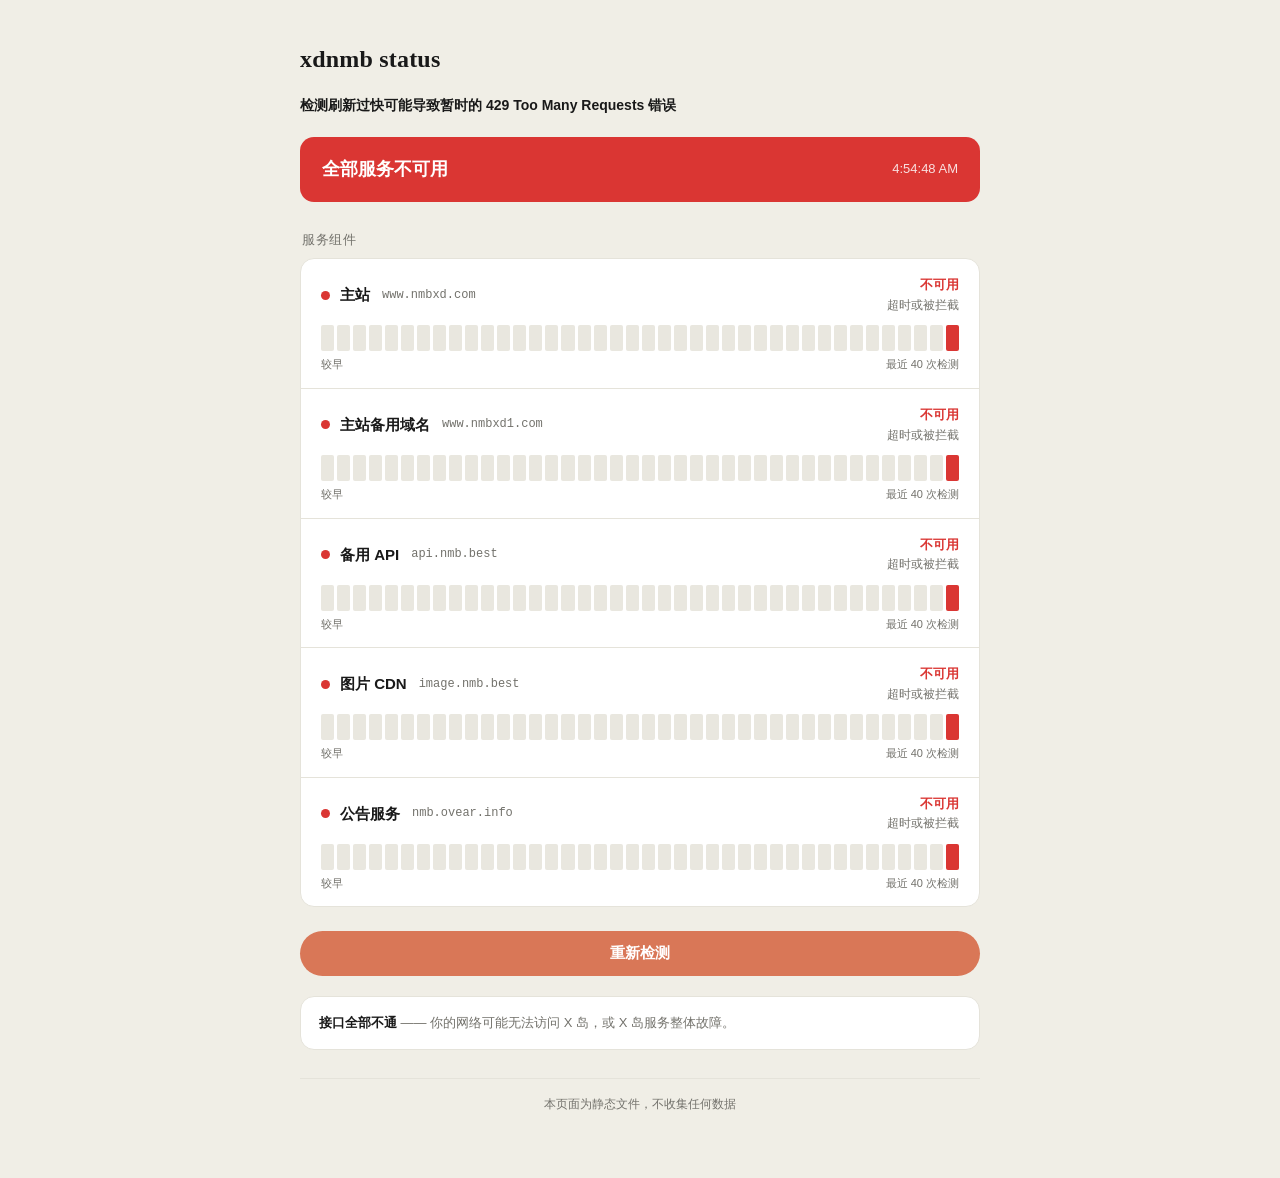
==== index.html @ 756c84d4 "Rename status.html to index.html" ====
<!DOCTYPE html>
<html lang="zh-CN">
<head>
<meta charset="UTF-8">
<meta name="viewport" content="width=device-width, initial-scale=1">
<meta name="color-scheme" content="light dark">
<title>xdnmb status</title>
<style>
:root {
  --bg: #F0EEE6;
  --card: #FFFFFF;
  --text: #191919;
  --sub: #73726c;
  --line: #E5E3DA;
  --ok: #24A148;  --ok-bg: var(--ok);
  --bad: #DA3633; --bad-bg: var(--bad);
  --slow: #D9A511; --slow-bg: var(--slow);
  --wait: #B8B6AE; --wait-bg: #8A8880;
  --accent: #D97757;
  --tick: #E9E7DF;
}
@media (prefers-color-scheme: dark) {
  :root {
    --bg: #1F1E1B; --card: #262624; --text: #ECEAE4; --sub: #9C9A92;
    --line: #38362F;
    --ok: #3FB950; --bad: #F85149; --slow: #E3B341; --wait: #6E6C64;
    --ok-bg: #238636; --bad-bg: #C93C37; --slow-bg: #B08800; --wait-bg: #57554E;
    --tick: #33322C;
  }
}
* { margin: 0; padding: 0; box-sizing: border-box; }
body {
  background: var(--bg); color: var(--text);
  font: 15px/1.6 "Styrene B", "Styrene A", ui-sans-serif, -apple-system, "Segoe UI", "PingFang SC", "Microsoft YaHei", sans-serif;
  max-width: 720px; margin: 0 auto; padding: 40px 20px 64px;
}
h1 { font-family: "Copernicus", "Tiempos Headline", Georgia, "Songti SC", serif; font-weight: 600; font-size: 24px; letter-spacing: .2px; margin-bottom: 16px; }
.notice { font-weight: 700; font-size: 14px; margin-bottom: 20px; }
#banner {
  border-radius: 14px; padding: 18px 22px; margin-bottom: 28px;
  color: #fff; font-size: 18px; font-weight: 600;
  display: flex; align-items: center; justify-content: space-between; gap: 12px;
  background: var(--wait-bg); transition: background .4s;
}
#banner .when { font-size: 13px; font-weight: 400; opacity: .85; flex: none; }
#banner.checking { animation: breathe 1.2s infinite alternate; }
@keyframes breathe { from { opacity: .75 } to { opacity: 1 } }
#banner.ok { background: var(--ok-bg); }
#banner.partial { background: var(--slow-bg); }
#banner.down { background: var(--bad-bg); }
.group-title { font-size: 13px; color: var(--sub); margin: 0 2px 8px; text-transform: uppercase; letter-spacing: .6px; }
#list { background: var(--card); border: 1px solid var(--line); border-radius: 14px; overflow: hidden; }
.row { padding: 16px 20px 14px; }
.row + .row { border-top: 1px solid var(--line); }
.row-top { display: flex; align-items: center; gap: 10px; }
.dot { width: 9px; height: 9px; border-radius: 50%; flex: none; background: var(--wait); }
.dot.wait { animation: breathe 1s infinite alternate; }
.name { font-weight: 600; font-size: 15px; }
.host { color: var(--sub); font-size: 12px; font-family: Consolas, "Cascadia Mono", "SF Mono", Menlo, monospace; margin-left: 2px; }
.result { margin-left: auto; text-align: right; flex: none; }
.state { font-size: 13px; font-weight: 600; }
.state.ok { color: var(--ok); } .state.bad { color: var(--bad); }
.state.slow { color: var(--slow); } .state.wait { color: var(--sub); font-weight: 400; }
.ms { color: var(--sub); font-size: 12px; }
.ticks { display: flex; gap: 3px; margin-top: 10px; }
.tick { flex: 1; height: 26px; border-radius: 2px; background: var(--tick); min-width: 3px; }
.dot.ok, .tick.ok { background: var(--ok); }
.dot.bad, .tick.bad { background: var(--bad); }
.dot.slow, .tick.slow { background: var(--slow); }
.tick-label { display: flex; justify-content: space-between; color: var(--sub); font-size: 11px; margin-top: 5px; }
button {
  display: block; width: 100%; margin-top: 24px; padding: 13px;
  border: none; border-radius: 999px; background: var(--accent); color: #fff;
  font-size: 15px; font-weight: 600; cursor: pointer; font-family: inherit;
}
button:hover { filter: brightness(1.06); }
button:disabled { opacity: .5; cursor: default; }
#hint { display: none; margin-top: 20px; padding: 14px 18px; border-radius: 14px;
  background: var(--card); border: 1px solid var(--line); font-size: 13px; color: var(--sub); line-height: 1.8; }
#hint b { color: var(--text); }
footer { margin-top: 28px; padding-top: 16px; border-top: 1px solid var(--line);
  color: var(--sub); font-size: 12px; text-align: center; }
</style>
</head>
<body>

<h1>xdnmb status</h1>

<p class="notice">检测刷新过快可能导致暂时的 429 Too Many Requests 错误</p>

<div id="banner" class="checking"><span id="banner-text">正在检测…</span><span class="when" id="time"></span></div>

<p class="group-title">服务组件</p>
<div id="list"></div>

<button id="btn" onclick="runAll()">重新检测</button>
<div id="hint"></div>

<footer>本页面为静态文件，不收集任何数据</footer>

<script>
const PROBES = [
  { name: "主站",        host: "www.nmbxd.com",  type: "fetch", api: true, url: "https://www.nmbxd.com/Api/getCdnPath" },
  { name: "主站备用域名", host: "www.nmbxd1.com", type: "fetch", api: true, url: "https://www.nmbxd1.com/Api/getCdnPath" },
  { name: "备用 API",    host: "api.nmb.best",   type: "fetch", api: true, url: "https://api.nmb.best/Api/getCdnPath" },
  { name: "图片 CDN",    host: "image.nmb.best", type: "img",   cdn: true, url: "https://image.nmb.best/thumb/2022-12-04/638c87770b738.jpg" },
  { name: "公告服务",    host: "nmb.ovear.info", type: "fetch", url: "https://nmb.ovear.info/nmb-notice.json" },
];
const TIMEOUT = 10000, SLOW = 3000, AUTO_INTERVAL = 300000;
const HISTORY_MAX = 40, HISTORY_KEY = "xdao-status-history";
const STATE_TEXT = { ok: "正常", slow: "缓慢", bad: "不可用" };
const $ = id => document.getElementById(id);

let history = {};
try { history = JSON.parse(localStorage.getItem(HISTORY_KEY)) || {}; } catch {}
for (const k in history) {
  history[k] = Array.isArray(history[k]) ? history[k].filter(s => ["ok", "slow", "bad"].includes(s)) : [];
}

PROBES.forEach((p, i) => {
  const el = document.createElement("div");
  el.className = "row";
  el.innerHTML = `<div class="row-top">
      <span class="dot wait" id="dot${i}"></span>
      <span class="name">${p.name}</span><span class="host">${p.host}</span>
      <div class="result"><div class="state wait" id="state${i}">检测中</div><div class="ms" id="ms${i}"></div></div>
    </div>
    <div class="ticks" id="ticks${i}"></div>
    <div class="tick-label"><span>较早</span><span>最近 ${HISTORY_MAX} 次检测</span></div>`;
  $("list").appendChild(el);
  renderTicks(i);
});

function renderTicks(i) {
  const h = history[PROBES[i].host] || [];
  $("ticks" + i).innerHTML = Array.from({ length: HISTORY_MAX },
    (_, k) => `<span class="tick ${h[h.length - HISTORY_MAX + k] || ""}"></span>`).join("");
}

function record(i, status) {
  const host = PROBES[i].host;
  (history[host] = history[host] || []).push(status);
  if (history[host].length > HISTORY_MAX) history[host] = history[host].slice(-HISTORY_MAX);
  renderTicks(i);
}

function probeImg(url) {
  return new Promise((resolve, reject) => {
    const img = new Image();
    const timer = setTimeout(() => { img.src = ""; reject(); }, TIMEOUT);
    img.onload = () => { clearTimeout(timer); resolve(); };
    img.onerror = () => { clearTimeout(timer); reject(); };
    img.src = url + "?_=" + Date.now();
  });
}
function probeFetch(url) {
  const ctrl = new AbortController();
  const timer = setTimeout(() => ctrl.abort(), TIMEOUT);
  return fetch(url + "?_=" + Date.now(), { mode: "no-cors", cache: "no-store", signal: ctrl.signal })
    .finally(() => clearTimeout(timer));
}

async function runOne(p, i) {
  const dot = $("dot" + i), state = $("state" + i), ms = $("ms" + i);
  dot.className = "dot wait"; state.className = "state wait"; state.textContent = "检测中"; ms.textContent = "";
  const t0 = performance.now();
  let cls;
  try {
    await (p.type === "img" ? probeImg(p.url) : probeFetch(p.url));
    const dt = Math.round(performance.now() - t0);
    cls = dt > SLOW ? "slow" : "ok";
    ms.textContent = dt + " ms";
  } catch {
    cls = "bad";
    ms.textContent = "超时或被拦截";
  }
  dot.className = "dot " + cls;
  state.className = "state " + cls;
  state.textContent = STATE_TEXT[cls];
  record(i, cls);
  return cls;
}

function setBanner(cls, text) {
  $("banner").className = cls;
  $("banner-text").textContent = text;
}

let running = false, lastRun = 0;
async function runAll() {
  if (running) return;
  running = true;
  lastRun = Date.now();
  $("btn").disabled = true;
  setBanner("checking", "正在检测…");
  const states = await Promise.all(PROBES.map(runOne));
  try { localStorage.setItem(HISTORY_KEY, JSON.stringify(history)); } catch {}
  running = false;
  $("btn").disabled = false;
  $("time").textContent = new Date().toLocaleTimeString();

  const badCount = states.filter(s => s === "bad").length;
  if (badCount === states.length) setBanner("down", "全部服务不可用");
  else if (badCount > 0) setBanner("partial", "部分服务不可用");
  else if (states.includes("slow")) setBanner("partial", "服务可用，部分响应缓慢");
  else setBanner("ok", "全部服务正常");

  const apiOK = states.some((s, i) => PROBES[i].api && s !== "bad");
  const cdnBad = states.some((s, i) => PROBES[i].cdn && s === "bad");
  let msg = "";
  if (apiOK && cdnBad) msg = "<b>接口正常但图片 CDN 不通</b> —— 典型的 DNS 污染特征。可尝试：在系统设置中启用加密 DNS（DoH），或更换网络 / 开启代理后重试。";
  else if (!apiOK) msg = "<b>接口全部不通</b> —— 你的网络可能无法访问 X 岛，或 X 岛服务整体故障。";
  $("hint").innerHTML = msg;
  $("hint").style.display = msg ? "block" : "none";
}
runAll();
setInterval(() => { if (!document.hidden) runAll(); }, AUTO_INTERVAL);
document.addEventListener("visibilitychange", () => {
  if (!document.hidden && Date.now() - lastRun > AUTO_INTERVAL) runAll();
});
</script>
</body>
</html>
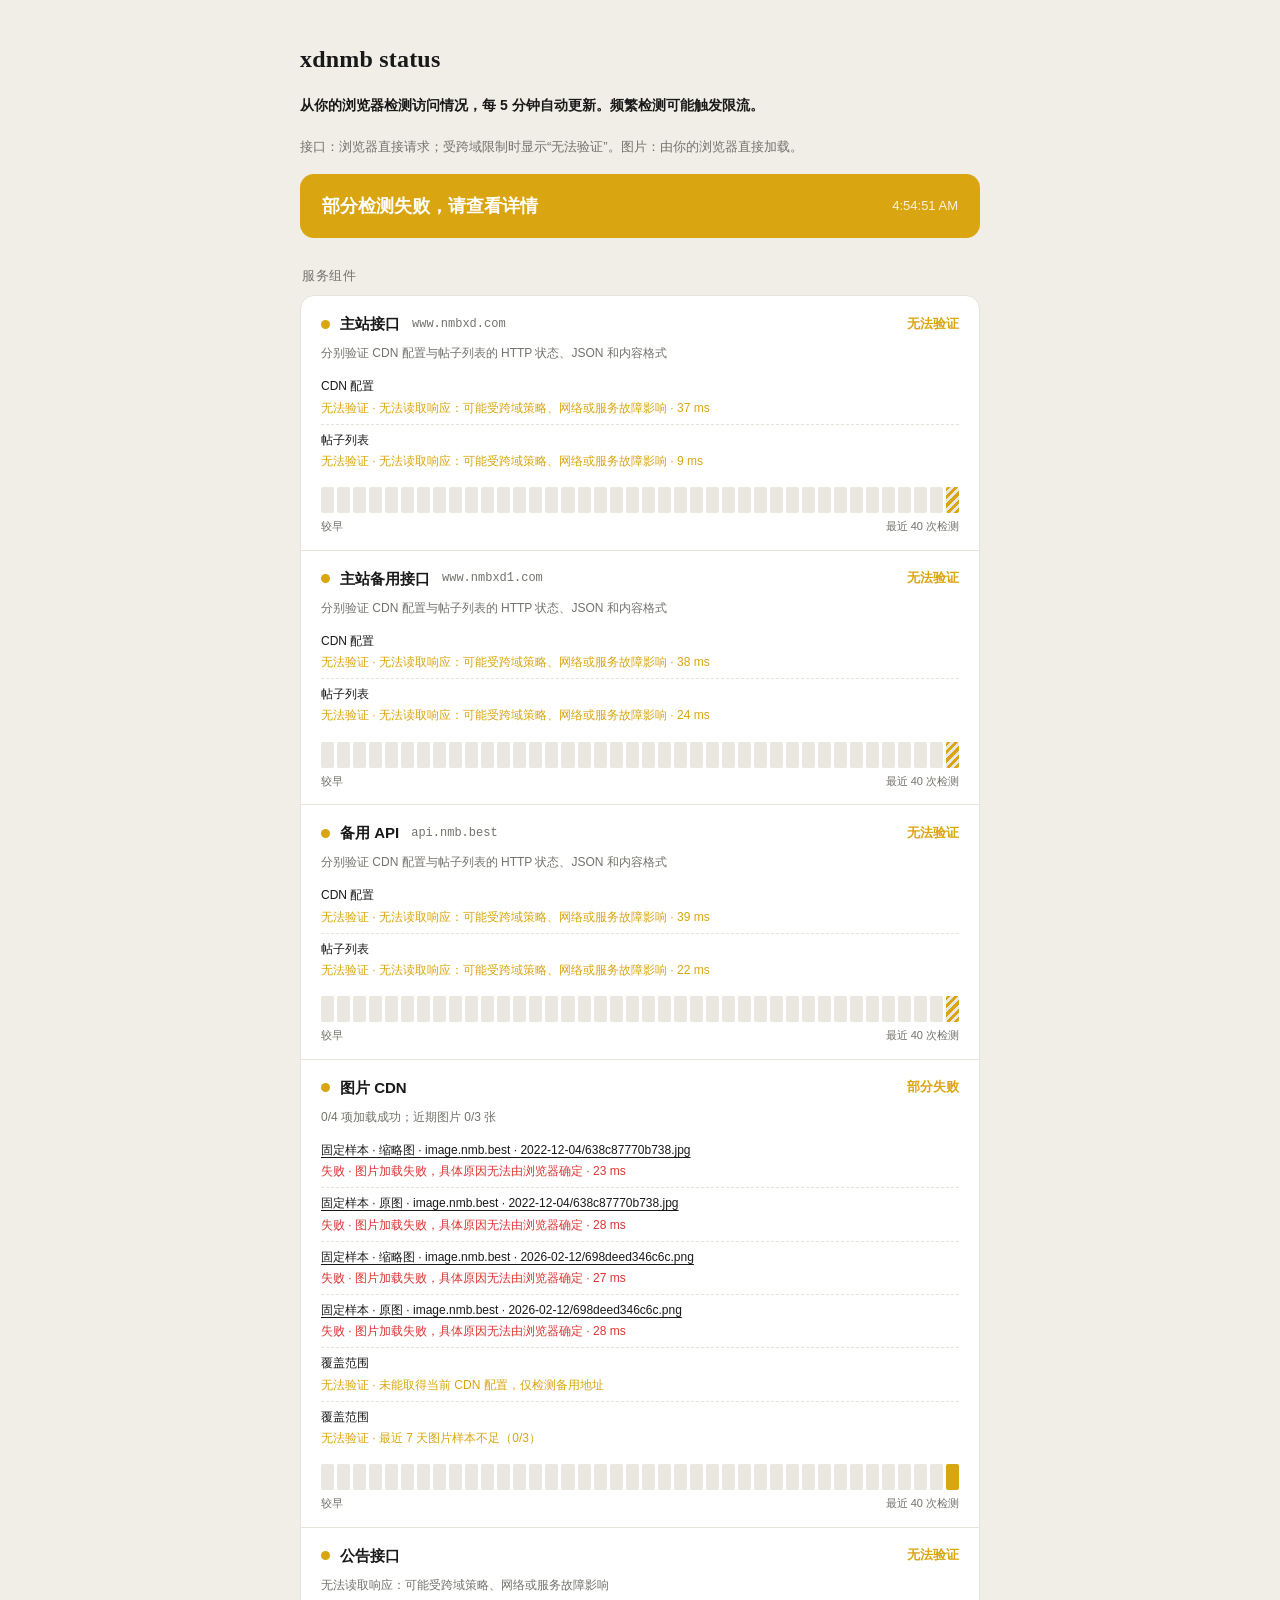
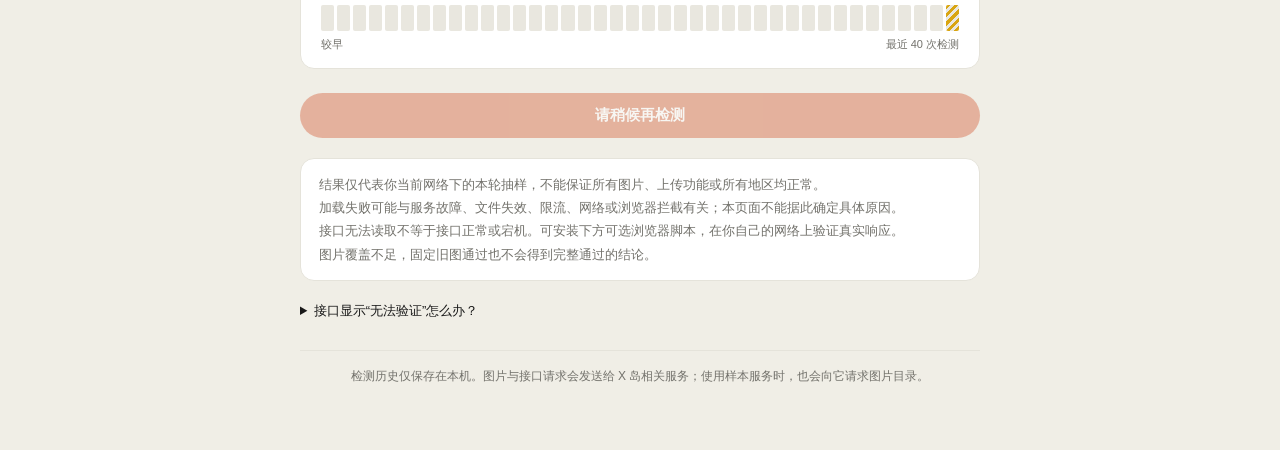
==== commit 677984c0: "Fix browser-local status probes and add Go sample catalogue" ====
--- a/index.html
+++ b/index.html
@@ -80,144 +80,53 @@
 #hint b { color: var(--text); }
 footer { margin-top: 28px; padding-top: 16px; border-top: 1px solid var(--line);
   color: var(--sub); font-size: 12px; text-align: center; }
+.explanation { color: var(--sub); font-size: 13px; margin-bottom: 16px; }
+.detail { color: var(--sub); font-size: 12px; margin-top: 8px; overflow-wrap: anywhere; }
+.checks { list-style: none; margin-top: 8px; }
+.check { display: flex; flex-direction: column; gap: 2px; padding: 6px 0; font-size: 12px; overflow-wrap: anywhere; }
+.check + .check { border-top: 1px dashed var(--line); }
+.check > span:last-child { color: var(--sub); }
+.check.bad > span:last-child { color: var(--bad); }
+.check.unknown > span:last-child { color: var(--slow); }
+a { color: inherit; text-underline-offset: 3px; }
+.state.partial, .state.unknown { color: var(--slow); }
+.dot.partial, .tick.partial, .dot.unknown, .tick.unknown { background: var(--slow); }
+.tick.unknown { background: repeating-linear-gradient(135deg, var(--slow) 0 3px, var(--tick) 3px 6px); }
+#hint { white-space: pre-line; }
+.help { margin-top: 20px; font-size: 13px; color: var(--sub); }
+.help summary { cursor: pointer; color: var(--text); }
+.help p { margin-top: 8px; }
+@media (max-width: 520px) {
+  body { padding: 24px 12px 40px; }
+  .row { padding: 14px; }
+  .row-top { flex-wrap: wrap; gap: 6px; }
+  .host { order: 4; width: 100%; margin-left: 15px; }
+  .host:empty { display: none; }
+  #banner { flex-wrap: wrap; font-size: 16px; padding: 16px; }
+}
 </style>
 </head>
 <body>
 
 <h1>xdnmb status</h1>
 
-<p class="notice">检测刷新过快可能导致暂时的 429 Too Many Requests 错误</p>
+<p class="notice">从你的浏览器检测访问情况，每 5 分钟自动更新。频繁检测可能触发限流。</p>
+<p id="method" class="explanation"></p>
 
-<div id="banner" class="checking"><span id="banner-text">正在检测…</span><span class="when" id="time"></span></div>
+<div id="banner" class="checking" role="status" aria-live="polite"><span id="banner-text">正在检测…</span><span class="when" id="time"></span></div>
 
 <p class="group-title">服务组件</p>
 <div id="list"></div>
 
-<button id="btn" onclick="runAll()">重新检测</button>
+<button id="btn">重新检测</button>
 <div id="hint"></div>
 
-<footer>本页面为静态文件，不收集任何数据</footer>
+<details class="help"><summary>接口显示“无法验证”怎么办？</summary>
+<p>X 岛接口可能不允许网页跨域读取。你可以在 Tampermonkey 等用户脚本管理器中安装<a href="local-probe.user.js">本地接口检测脚本</a>，然后刷新页面。脚本只访问这里列出的公开接口，不携带账号 Cookie。</p>
+<p>服务器仅提供近期图片地址；接口与图片的健康状态始终来自你的浏览器，不使用服务器到 X 岛的连通性作为结果。</p></details>
+<footer>检测历史仅保存在本机。图片与接口请求会发送给 X 岛相关服务；使用样本服务时，也会向它请求图片目录。</footer>
 
-<script>
-const PROBES = [
-  { name: "主站",        host: "www.nmbxd.com",  type: "fetch", api: true, url: "https://www.nmbxd.com/Api/getCdnPath" },
-  { name: "主站备用域名", host: "www.nmbxd1.com", type: "fetch", api: true, url: "https://www.nmbxd1.com/Api/getCdnPath" },
-  { name: "备用 API",    host: "api.nmb.best",   type: "fetch", api: true, url: "https://api.nmb.best/Api/getCdnPath" },
-  { name: "图片 CDN",    host: "image.nmb.best", type: "img",   cdn: true, url: "https://image.nmb.best/thumb/2022-12-04/638c87770b738.jpg" },
-  { name: "公告服务",    host: "nmb.ovear.info", type: "fetch", url: "https://nmb.ovear.info/nmb-notice.json" },
-];
-const TIMEOUT = 10000, SLOW = 3000, AUTO_INTERVAL = 300000;
-const HISTORY_MAX = 40, HISTORY_KEY = "xdao-status-history";
-const STATE_TEXT = { ok: "正常", slow: "缓慢", bad: "不可用" };
-const $ = id => document.getElementById(id);
-
-let history = {};
-try { history = JSON.parse(localStorage.getItem(HISTORY_KEY)) || {}; } catch {}
-for (const k in history) {
-  history[k] = Array.isArray(history[k]) ? history[k].filter(s => ["ok", "slow", "bad"].includes(s)) : [];
-}
-
-PROBES.forEach((p, i) => {
-  const el = document.createElement("div");
-  el.className = "row";
-  el.innerHTML = `<div class="row-top">
-      <span class="dot wait" id="dot${i}"></span>
-      <span class="name">${p.name}</span><span class="host">${p.host}</span>
-      <div class="result"><div class="state wait" id="state${i}">检测中</div><div class="ms" id="ms${i}"></div></div>
-    </div>
-    <div class="ticks" id="ticks${i}"></div>
-    <div class="tick-label"><span>较早</span><span>最近 ${HISTORY_MAX} 次检测</span></div>`;
-  $("list").appendChild(el);
-  renderTicks(i);
-});
-
-function renderTicks(i) {
-  const h = history[PROBES[i].host] || [];
-  $("ticks" + i).innerHTML = Array.from({ length: HISTORY_MAX },
-    (_, k) => `<span class="tick ${h[h.length - HISTORY_MAX + k] || ""}"></span>`).join("");
-}
-
-function record(i, status) {
-  const host = PROBES[i].host;
-  (history[host] = history[host] || []).push(status);
-  if (history[host].length > HISTORY_MAX) history[host] = history[host].slice(-HISTORY_MAX);
-  renderTicks(i);
-}
-
-function probeImg(url) {
-  return new Promise((resolve, reject) => {
-    const img = new Image();
-    const timer = setTimeout(() => { img.src = ""; reject(); }, TIMEOUT);
-    img.onload = () => { clearTimeout(timer); resolve(); };
-    img.onerror = () => { clearTimeout(timer); reject(); };
-    img.src = url + "?_=" + Date.now();
-  });
-}
-function probeFetch(url) {
-  const ctrl = new AbortController();
-  const timer = setTimeout(() => ctrl.abort(), TIMEOUT);
-  return fetch(url + "?_=" + Date.now(), { mode: "no-cors", cache: "no-store", signal: ctrl.signal })
-    .finally(() => clearTimeout(timer));
-}
-
-async function runOne(p, i) {
-  const dot = $("dot" + i), state = $("state" + i), ms = $("ms" + i);
-  dot.className = "dot wait"; state.className = "state wait"; state.textContent = "检测中"; ms.textContent = "";
-  const t0 = performance.now();
-  let cls;
-  try {
-    await (p.type === "img" ? probeImg(p.url) : probeFetch(p.url));
-    const dt = Math.round(performance.now() - t0);
-    cls = dt > SLOW ? "slow" : "ok";
-    ms.textContent = dt + " ms";
-  } catch {
-    cls = "bad";
-    ms.textContent = "超时或被拦截";
-  }
-  dot.className = "dot " + cls;
-  state.className = "state " + cls;
-  state.textContent = STATE_TEXT[cls];
-  record(i, cls);
-  return cls;
-}
-
-function setBanner(cls, text) {
-  $("banner").className = cls;
-  $("banner-text").textContent = text;
-}
-
-let running = false, lastRun = 0;
-async function runAll() {
-  if (running) return;
-  running = true;
-  lastRun = Date.now();
-  $("btn").disabled = true;
-  setBanner("checking", "正在检测…");
-  const states = await Promise.all(PROBES.map(runOne));
-  try { localStorage.setItem(HISTORY_KEY, JSON.stringify(history)); } catch {}
-  running = false;
-  $("btn").disabled = false;
-  $("time").textContent = new Date().toLocaleTimeString();
-
-  const badCount = states.filter(s => s === "bad").length;
-  if (badCount === states.length) setBanner("down", "全部服务不可用");
-  else if (badCount > 0) setBanner("partial", "部分服务不可用");
-  else if (states.includes("slow")) setBanner("partial", "服务可用，部分响应缓慢");
-  else setBanner("ok", "全部服务正常");
-
-  const apiOK = states.some((s, i) => PROBES[i].api && s !== "bad");
-  const cdnBad = states.some((s, i) => PROBES[i].cdn && s === "bad");
-  let msg = "";
-  if (apiOK && cdnBad) msg = "<b>接口正常但图片 CDN 不通</b> —— 典型的 DNS 污染特征。可尝试：在系统设置中启用加密 DNS（DoH），或更换网络 / 开启代理后重试。";
-  else if (!apiOK) msg = "<b>接口全部不通</b> —— 你的网络可能无法访问 X 岛，或 X 岛服务整体故障。";
-  $("hint").innerHTML = msg;
-  $("hint").style.display = msg ? "block" : "none";
-}
-runAll();
-setInterval(() => { if (!document.hidden) runAll(); }, AUTO_INTERVAL);
-document.addEventListener("visibilitychange", () => {
-  if (!document.hidden && Date.now() - lastRun > AUTO_INTERVAL) runAll();
-});
-</script>
+<script src="status-core.js"></script>
+<script src="status-page.js"></script>
 </body>
 </html>
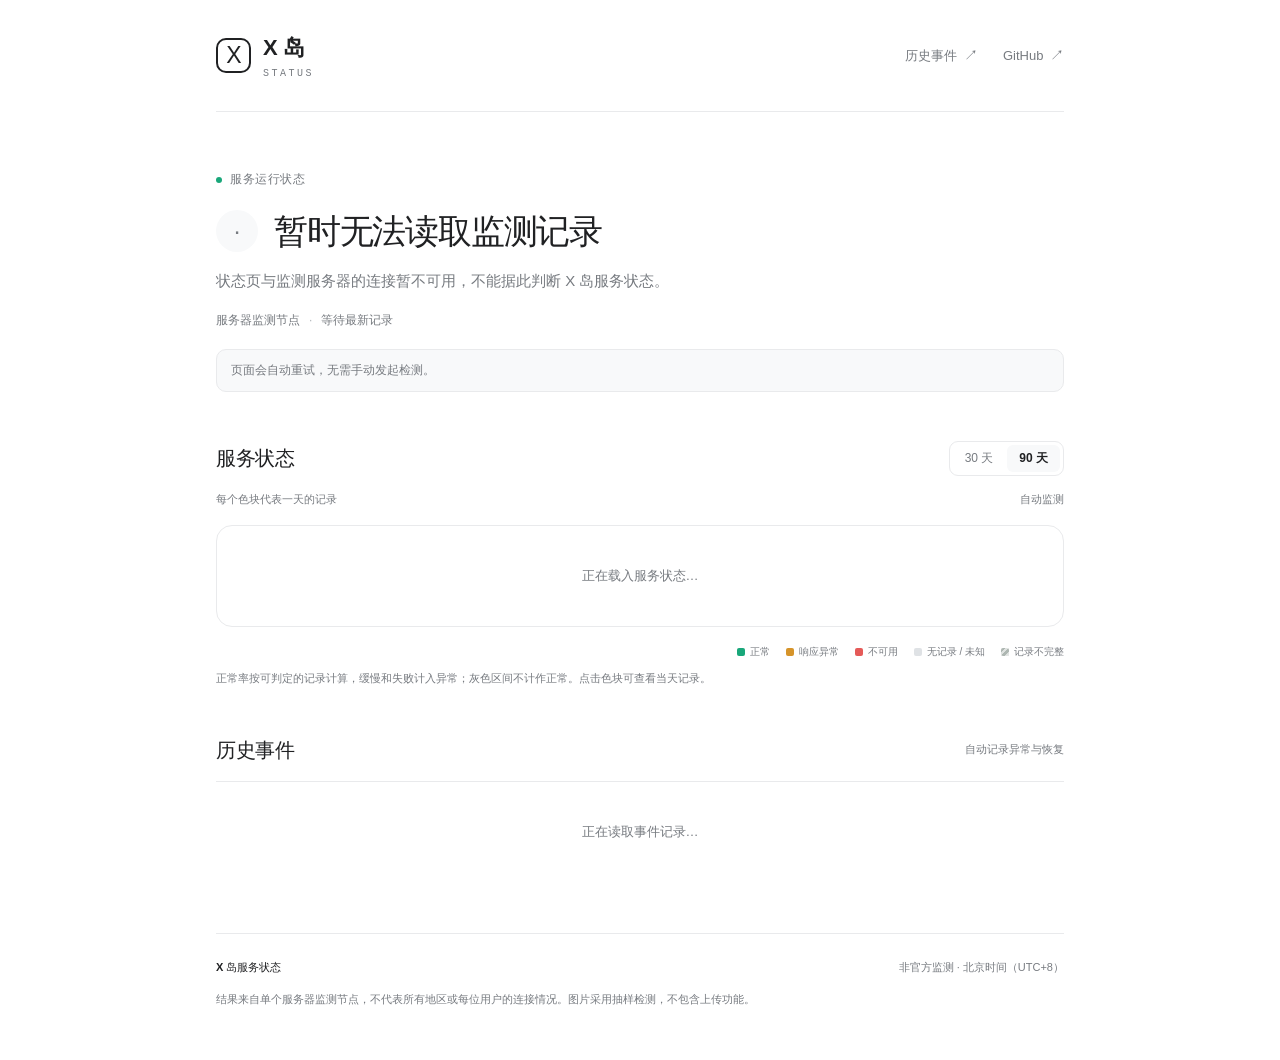
==== commit cd2239ae: "Replace visitor tests with scheduled monitoring and persistent status history" ====
--- a/index.html
+++ b/index.html
@@ -1,132 +1,46 @@
-<!DOCTYPE html>
+<!doctype html>
 <html lang="zh-CN">
 <head>
-<meta charset="UTF-8">
-<meta name="viewport" content="width=device-width, initial-scale=1">
-<meta name="color-scheme" content="light dark">
-<title>xdnmb status</title>
-<style>
-:root {
-  --bg: #F0EEE6;
-  --card: #FFFFFF;
-  --text: #191919;
-  --sub: #73726c;
-  --line: #E5E3DA;
-  --ok: #24A148;  --ok-bg: var(--ok);
-  --bad: #DA3633; --bad-bg: var(--bad);
-  --slow: #D9A511; --slow-bg: var(--slow);
-  --wait: #B8B6AE; --wait-bg: #8A8880;
-  --accent: #D97757;
-  --tick: #E9E7DF;
-}
-@media (prefers-color-scheme: dark) {
-  :root {
-    --bg: #1F1E1B; --card: #262624; --text: #ECEAE4; --sub: #9C9A92;
-    --line: #38362F;
-    --ok: #3FB950; --bad: #F85149; --slow: #E3B341; --wait: #6E6C64;
-    --ok-bg: #238636; --bad-bg: #C93C37; --slow-bg: #B08800; --wait-bg: #57554E;
-    --tick: #33322C;
-  }
-}
-* { margin: 0; padding: 0; box-sizing: border-box; }
-body {
-  background: var(--bg); color: var(--text);
-  font: 15px/1.6 "Styrene B", "Styrene A", ui-sans-serif, -apple-system, "Segoe UI", "PingFang SC", "Microsoft YaHei", sans-serif;
-  max-width: 720px; margin: 0 auto; padding: 40px 20px 64px;
-}
-h1 { font-family: "Copernicus", "Tiempos Headline", Georgia, "Songti SC", serif; font-weight: 600; font-size: 24px; letter-spacing: .2px; margin-bottom: 16px; }
-.notice { font-weight: 700; font-size: 14px; margin-bottom: 20px; }
-#banner {
-  border-radius: 14px; padding: 18px 22px; margin-bottom: 28px;
-  color: #fff; font-size: 18px; font-weight: 600;
-  display: flex; align-items: center; justify-content: space-between; gap: 12px;
-  background: var(--wait-bg); transition: background .4s;
-}
-#banner .when { font-size: 13px; font-weight: 400; opacity: .85; flex: none; }
-#banner.checking { animation: breathe 1.2s infinite alternate; }
-@keyframes breathe { from { opacity: .75 } to { opacity: 1 } }
-#banner.ok { background: var(--ok-bg); }
-#banner.partial { background: var(--slow-bg); }
-#banner.down { background: var(--bad-bg); }
-.group-title { font-size: 13px; color: var(--sub); margin: 0 2px 8px; text-transform: uppercase; letter-spacing: .6px; }
-#list { background: var(--card); border: 1px solid var(--line); border-radius: 14px; overflow: hidden; }
-.row { padding: 16px 20px 14px; }
-.row + .row { border-top: 1px solid var(--line); }
-.row-top { display: flex; align-items: center; gap: 10px; }
-.dot { width: 9px; height: 9px; border-radius: 50%; flex: none; background: var(--wait); }
-.dot.wait { animation: breathe 1s infinite alternate; }
-.name { font-weight: 600; font-size: 15px; }
-.host { color: var(--sub); font-size: 12px; font-family: Consolas, "Cascadia Mono", "SF Mono", Menlo, monospace; margin-left: 2px; }
-.result { margin-left: auto; text-align: right; flex: none; }
-.state { font-size: 13px; font-weight: 600; }
-.state.ok { color: var(--ok); } .state.bad { color: var(--bad); }
-.state.slow { color: var(--slow); } .state.wait { color: var(--sub); font-weight: 400; }
-.ms { color: var(--sub); font-size: 12px; }
-.ticks { display: flex; gap: 3px; margin-top: 10px; }
-.tick { flex: 1; height: 26px; border-radius: 2px; background: var(--tick); min-width: 3px; }
-.dot.ok, .tick.ok { background: var(--ok); }
-.dot.bad, .tick.bad { background: var(--bad); }
-.dot.slow, .tick.slow { background: var(--slow); }
-.tick-label { display: flex; justify-content: space-between; color: var(--sub); font-size: 11px; margin-top: 5px; }
-button {
-  display: block; width: 100%; margin-top: 24px; padding: 13px;
-  border: none; border-radius: 999px; background: var(--accent); color: #fff;
-  font-size: 15px; font-weight: 600; cursor: pointer; font-family: inherit;
-}
-button:hover { filter: brightness(1.06); }
-button:disabled { opacity: .5; cursor: default; }
-#hint { display: none; margin-top: 20px; padding: 14px 18px; border-radius: 14px;
-  background: var(--card); border: 1px solid var(--line); font-size: 13px; color: var(--sub); line-height: 1.8; }
-#hint b { color: var(--text); }
-footer { margin-top: 28px; padding-top: 16px; border-top: 1px solid var(--line);
-  color: var(--sub); font-size: 12px; text-align: center; }
-.explanation { color: var(--sub); font-size: 13px; margin-bottom: 16px; }
-.detail { color: var(--sub); font-size: 12px; margin-top: 8px; overflow-wrap: anywhere; }
-.checks { list-style: none; margin-top: 8px; }
-.check { display: flex; flex-direction: column; gap: 2px; padding: 6px 0; font-size: 12px; overflow-wrap: anywhere; }
-.check + .check { border-top: 1px dashed var(--line); }
-.check > span:last-child { color: var(--sub); }
-.check.bad > span:last-child { color: var(--bad); }
-.check.unknown > span:last-child { color: var(--slow); }
-a { color: inherit; text-underline-offset: 3px; }
-.state.partial, .state.unknown { color: var(--slow); }
-.dot.partial, .tick.partial, .dot.unknown, .tick.unknown { background: var(--slow); }
-.tick.unknown { background: repeating-linear-gradient(135deg, var(--slow) 0 3px, var(--tick) 3px 6px); }
-#hint { white-space: pre-line; }
-.help { margin-top: 20px; font-size: 13px; color: var(--sub); }
-.help summary { cursor: pointer; color: var(--text); }
-.help p { margin-top: 8px; }
-@media (max-width: 520px) {
-  body { padding: 24px 12px 40px; }
-  .row { padding: 14px; }
-  .row-top { flex-wrap: wrap; gap: 6px; }
-  .host { order: 4; width: 100%; margin-left: 15px; }
-  .host:empty { display: none; }
-  #banner { flex-wrap: wrap; font-size: 16px; padding: 16px; }
-}
-</style>
+  <meta charset="utf-8">
+  <meta name="viewport" content="width=device-width,initial-scale=1">
+  <meta name="color-scheme" content="light dark">
+  <meta name="description" content="X 岛服务状态、90 天可用性记录与自动故障事件。由服务器定期监测，无需手动测试。">
+  <title>X 岛服务状态</title>
+  <link rel="stylesheet" href="status.css">
+  <script defer src="status-page.js"></script>
 </head>
 <body>
+  <div class="page">
+    <header class="header">
+      <a class="brand" href="/" aria-label="X 岛状态页首页"><span class="brand-mark">X</span><span>X 岛<span class="brand-label">STATUS</span></span></a>
+      <nav aria-label="页面导航"><a href="#history">历史事件 <span aria-hidden="true">↗</span></a><a href="https://github.com/kakenhidesu/xdnmb-stat" target="_blank" rel="noopener noreferrer">GitHub <span aria-hidden="true">↗</span></a></nav>
+    </header>
 
-<h1>xdnmb status</h1>
+    <main>
+      <section class="hero" aria-labelledby="headline">
+        <div class="eyebrow"><span class="live-dot"></span> 服务运行状态</div>
+        <div class="headline-row"><span id="hero-icon" class="hero-icon unknown" aria-hidden="true">·</span><h1 id="headline">正在读取监测记录</h1></div>
+        <p id="summary" class="hero-description">后台探针定期运行，此页面展示已记录的结果。</p>
+        <div class="meta"><span id="probe-location">服务器监测节点</span><span class="meta-dot">·</span><span id="last-updated">等待最新记录</span></div>
+        <p id="load-warning" class="notice" hidden></p>
+      </section>
 
-<p class="notice">从你的浏览器检测访问情况，每 5 分钟自动更新。频繁检测可能触发限流。</p>
-<p id="method" class="explanation"></p>
+      <section aria-labelledby="system-title" class="system-section">
+        <div class="section-heading"><h2 id="system-title">服务状态</h2><div class="period-switch" role="group" aria-label="历史展示范围"><button type="button" data-period="30" aria-pressed="false">30 天</button><button type="button" data-period="90" aria-pressed="true" class="selected">90 天</button></div></div>
+        <div class="section-caption"><span>每个色块代表一天的记录</span><span id="interval-label">自动监测</span></div>
+        <div id="components" class="components" aria-busy="true"><div class="loading-card">正在载入服务状态…</div></div>
+        <div class="legend" aria-label="历史状态图例"><span><i class="operational"></i>正常</span><span><i class="degraded"></i>响应异常</span><span><i class="outage"></i>不可用</span><span><i class="unknown"></i>无记录 / 未知</span><span><i class="incomplete"></i>记录不完整</span></div>
+        <p class="footnote">正常率按可判定的记录计算，缓慢和失败计入异常；灰色区间不计作正常。点击色块可查看当天记录。</p>
+      </section>
 
-<div id="banner" class="checking" role="status" aria-live="polite"><span id="banner-text">正在检测…</span><span class="when" id="time"></span></div>
+      <section id="history" class="history-section" aria-labelledby="history-title">
+        <div class="section-heading"><h2 id="history-title">历史事件</h2><span id="history-count" class="subtle">自动记录异常与恢复</span></div>
+        <div id="incidents" class="incidents"><div class="empty">正在读取事件记录…</div></div>
+        <button id="more-incidents" class="more" type="button" hidden>查看更多事件</button>
+      </section>
+    </main>
 
-<p class="group-title">服务组件</p>
-<div id="list"></div>
-
-<button id="btn">重新检测</button>
-<div id="hint"></div>
-
-<details class="help"><summary>接口显示“无法验证”怎么办？</summary>
-<p>X 岛接口可能不允许网页跨域读取。你可以在 Tampermonkey 等用户脚本管理器中安装<a href="local-probe.user.js">本地接口检测脚本</a>，然后刷新页面。脚本只访问这里列出的公开接口，不携带账号 Cookie。</p>
-<p>服务器仅提供近期图片地址；接口与图片的健康状态始终来自你的浏览器，不使用服务器到 X 岛的连通性作为结果。</p></details>
-<footer>检测历史仅保存在本机。图片与接口请求会发送给 X 岛相关服务；使用样本服务时，也会向它请求图片目录。</footer>
-
-<script src="status-core.js"></script>
-<script src="status-page.js"></script>
+    <footer><div><span class="footer-brand">X 岛服务状态</span><span>非官方监测 · 北京时间（UTC+8）</span></div><p id="scope-note">结果来自单个服务器监测节点，不代表所有地区或每位用户的连接情况。图片采用抽样检测，不包含上传功能。</p><p id="record-start" class="record-start"></p></footer>
+  </div>
 </body>
 </html>
--- a/status.css
+++ b/status.css
@@ -0,0 +1,5 @@
+:root{--bg:#fff;--text:#202123;--muted:#777b80;--line:#e9eaec;--soft:#f8f9fa;--green:#19a77a;--green-bg:#e9f7f1;--amber:#d6942a;--amber-bg:#fff6e5;--red:#e55a58;--red-bg:#fff0ee;--gray:#dfe2e5;--radius:16px;color-scheme:light dark}
+*{box-sizing:border-box}html{scroll-behavior:smooth;scroll-padding-top:24px}body{margin:0;background:var(--bg);color:var(--text);font:14px/1.6 Inter,-apple-system,BlinkMacSystemFont,"Segoe UI","PingFang SC","Microsoft YaHei",sans-serif;-webkit-font-smoothing:antialiased}button,a{-webkit-tap-highlight-color:transparent}a{color:inherit;text-decoration:none}button{font:inherit;cursor:pointer}button:focus-visible,a:focus-visible,summary:focus-visible{outline:2px solid var(--green);outline-offset:4px}[hidden]{display:none!important}.page{max-width:920px;margin:auto;padding:0 36px}.header{height:112px;display:flex;align-items:center;justify-content:space-between;border-bottom:1px solid var(--line)}.brand{display:flex;align-items:center;gap:12px;font-size:22px;font-weight:650;letter-spacing:-.6px}.brand-mark{display:grid;place-items:center;width:35px;height:35px;border:2px solid var(--text);border-radius:10px;font-size:23px;font-weight:500;line-height:1}.brand-label{font:10px/1.4 ui-monospace,SFMono-Regular,Consolas,monospace;letter-spacing:2.5px;color:var(--muted);display:block;margin-top:1px}.header nav{display:flex;gap:25px;font-size:13px;color:var(--muted)}nav a:hover{color:var(--text)}nav a span{font-size:14px;margin-left:3px}.hero{padding:58px 0 49px}.eyebrow{display:flex;align-items:center;gap:8px;font-size:12px;color:var(--muted);letter-spacing:.6px;margin-bottom:20px}.live-dot{width:6px;height:6px;border-radius:50%;background:var(--green)}.headline-row{display:flex;gap:16px;align-items:center}h1{font-size:34px;font-weight:550;letter-spacing:-1.2px;line-height:1.3;margin:0}.hero-icon{display:flex;align-items:center;justify-content:center;flex:none;width:42px;height:42px;border-radius:50%;font-size:24px;font-weight:500}.hero-icon.operational{background:var(--green-bg);color:var(--green)}.hero-icon.degraded{background:var(--amber-bg);color:var(--amber)}.hero-icon.outage{background:var(--red-bg);color:var(--red)}.hero-icon.unknown{background:var(--soft);color:var(--muted)}.hero-description{color:var(--muted);font-size:15px;margin:16px 0 18px;max-width:700px}.meta{display:flex;gap:9px;align-items:center;flex-wrap:wrap;font-size:12px;color:var(--muted)}.meta-dot{color:#b4b8bc}.notice{padding:11px 14px;margin:18px 0 0;border:1px solid var(--line);border-radius:10px;background:var(--soft);color:var(--muted);font-size:12px}.section-heading{display:flex;justify-content:space-between;align-items:center;gap:16px;margin-bottom:15px}h2{font-size:20px;letter-spacing:-.5px;font-weight:550;margin:0}.period-switch{display:flex;border:1px solid var(--line);border-radius:9px;padding:3px;gap:2px}.period-switch button{border:0;border-radius:6px;background:none;padding:4px 12px;font-size:12px;color:var(--muted)}.period-switch .selected{color:var(--text);background:var(--soft);font-weight:600}.section-caption{display:flex;justify-content:space-between;gap:12px;font-size:11px;color:var(--muted);margin-bottom:16px}.component-group{margin-bottom:20px;border:1px solid var(--line);border-radius:var(--radius);overflow:hidden}.group-title{margin:0;padding:13px 21px;background:var(--soft);border-bottom:1px solid var(--line);font-size:12px;font-weight:500;color:var(--muted);letter-spacing:.2px}.component{padding:20px 22px 17px}.component+.component{border-top:1px solid var(--line)}.component-heading{display:flex;align-items:flex-start;justify-content:space-between;gap:15px}.component-name{font-weight:550;font-size:14px;line-height:1.5}.host{font:10px/1.6 ui-monospace,SFMono-Regular,Consolas,monospace;color:var(--muted);margin-top:3px}.state-label{display:flex;gap:7px;align-items:center;flex:none;font-size:12px;padding-top:2px}.state-label:before{content:"";width:6px;height:6px;border-radius:50%;background:currentColor}.state-label.operational{color:var(--green)}.state-label.degraded{color:var(--amber)}.state-label.outage{color:var(--red)}.state-label.unknown{color:var(--muted)}.bars{display:grid;grid-template-columns:repeat(90,minmax(0,1fr));gap:3px;margin:18px 0 8px}.bars.period-30{grid-template-columns:repeat(30,minmax(0,1fr))}.day{display:block;min-width:0;height:25px;border:0;border-radius:2px;padding:0;background:var(--gray);transition:opacity .12s}.day:hover,.day:focus-visible{opacity:.7}.day.operational,.legend i.operational{background:var(--green)}.day.degraded,.legend i.degraded{background:var(--amber)}.day.outage,.legend i.outage{background:var(--red)}.day.unknown,.legend i.unknown{background:var(--gray)}.day.incomplete,.legend i.incomplete{background-image:repeating-linear-gradient(135deg,transparent 0 3px,rgba(255,255,255,.6) 3px 5px)}.legend i.incomplete{background-color:#aeb7b2}.bar-caption{display:flex;justify-content:space-between;gap:8px;font-size:10px;color:var(--muted)}.bar-caption .uptime{text-align:center}.day-detail{border:1px solid var(--line);border-radius:8px;background:var(--soft);padding:10px 12px;margin:12px 0 0;font-size:12px;color:var(--muted)}.probe-detail{margin-top:11px;font-size:11px;color:var(--muted)}.probe-detail summary{cursor:pointer;list-style:none;display:flex;justify-content:space-between;gap:10px}.probe-detail summary::-webkit-details-marker{display:none}.probe-detail summary .expand{font-size:13px}.probe-detail p{margin:9px 0 0;line-height:1.8;overflow-wrap:anywhere}.legend{display:flex;justify-content:flex-end;gap:16px;flex-wrap:wrap;margin:17px 0 10px;color:var(--muted);font-size:10px}.legend>span{display:flex;align-items:center;gap:5px}.legend i{display:inline-block;width:8px;height:8px;border-radius:2px}.footnote{color:var(--muted);font-size:11px;margin:0}.history-section{padding-top:46px;padding-bottom:50px}.subtle{font-size:11px;color:var(--muted)}.incidents{border-top:1px solid var(--line)}.incident{padding:22px 0;border-bottom:1px solid var(--line);display:grid;grid-template-columns:130px 1fr;gap:18px}.incident-time{font-size:11px;color:var(--muted);padding-top:2px}.incident-time span{display:block;margin-top:3px}.incident-top{display:flex;gap:12px;align-items:center;justify-content:space-between}.incident h3{font-size:14px;font-weight:550;margin:0}.badge{font-size:10px;border-radius:5px;padding:3px 8px;background:var(--soft);color:var(--muted);white-space:nowrap}.badge.resolved{background:var(--green-bg);color:var(--green)}.badge.active{background:var(--amber-bg);color:var(--amber)}.incident p{font-size:12px;color:var(--muted);margin:8px 0 0}.incident .resolution{font-size:11px;margin-top:9px}.empty,.loading-card{text-align:center;padding:40px 20px;color:var(--muted);font-size:13px}.empty span{display:block;font-size:11px;margin-top:7px}.loading-card{border:1px solid var(--line);border-radius:var(--radius)}.more{display:block;margin:20px auto 0;background:var(--bg);color:var(--text);border:1px solid var(--line);border-radius:9px;padding:8px 18px;font-size:12px}footer{padding:25px 0 36px;border-top:1px solid var(--line);font-size:11px;color:var(--muted)}footer>div{display:flex;justify-content:space-between;gap:16px}.footer-brand{font-weight:550;color:var(--text)}footer p{max-width:760px;margin:14px 0 0;line-height:1.8}.record-start{font-size:10px}
+@media(prefers-color-scheme:dark){:root{--bg:#171819;--text:#eceeef;--muted:#969ca2;--line:#303336;--soft:#202224;--green:#35bd91;--green-bg:#15382c;--amber:#d9a044;--amber-bg:#352b19;--red:#ef7770;--red-bg:#3b2222;--gray:#363b40}.day.incomplete{background-image:repeating-linear-gradient(135deg,transparent 0 3px,rgba(0,0,0,.4) 3px 5px)}}
+@media(max-width:600px){.page{padding:0 20px}.header{height:90px}.header nav{gap:16px;font-size:11px}.brand{font-size:20px}.hero{padding:37px 0}.hero-icon{width:34px;height:34px;font-size:20px}.headline-row{gap:11px}h1{font-size:26px;letter-spacing:-.7px}.hero-description{font-size:13px}.meta{font-size:10px}.component{padding:17px 14px}.group-title{padding:11px 14px}.bars{gap:2px}.day{height:23px;border-radius:1px}.legend{justify-content:flex-start;gap:11px}.incident{grid-template-columns:1fr;gap:8px}.incident-time span{display:inline;margin-left:8px}.incident-top{align-items:flex-start}.history-section{padding-top:36px}footer>div{flex-direction:column;gap:5px}.bar-caption{font-size:9px}.section-caption{font-size:10px}.footnote{font-size:10px}}
+@media(prefers-reduced-motion:reduce){html{scroll-behavior:auto}.day{transition:none}}
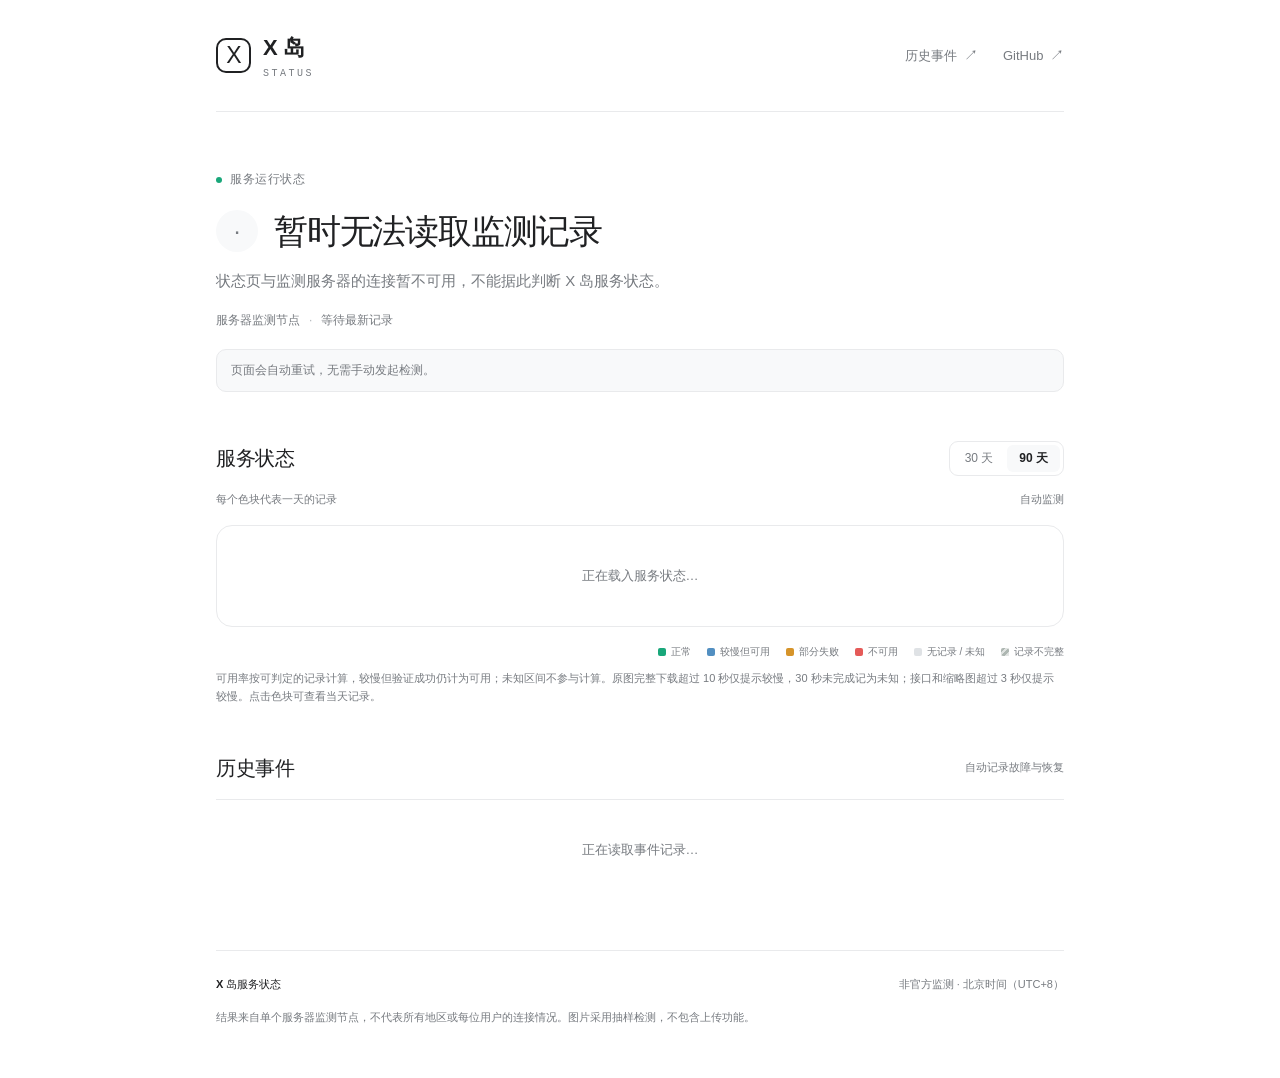
==== commit ac1a2c8f: "Separate slow successful downloads from service failures" ====
--- a/index.html
+++ b/index.html
@@ -29,12 +29,12 @@
         <div class="section-heading"><h2 id="system-title">服务状态</h2><div class="period-switch" role="group" aria-label="历史展示范围"><button type="button" data-period="30" aria-pressed="false">30 天</button><button type="button" data-period="90" aria-pressed="true" class="selected">90 天</button></div></div>
         <div class="section-caption"><span>每个色块代表一天的记录</span><span id="interval-label">自动监测</span></div>
         <div id="components" class="components" aria-busy="true"><div class="loading-card">正在载入服务状态…</div></div>
-        <div class="legend" aria-label="历史状态图例"><span><i class="operational"></i>正常</span><span><i class="degraded"></i>响应异常</span><span><i class="outage"></i>不可用</span><span><i class="unknown"></i>无记录 / 未知</span><span><i class="incomplete"></i>记录不完整</span></div>
-        <p class="footnote">正常率按可判定的记录计算，缓慢和失败计入异常；灰色区间不计作正常。点击色块可查看当天记录。</p>
+        <div class="legend" aria-label="历史状态图例"><span><i class="operational"></i>正常</span><span><i class="slow"></i>较慢但可用</span><span><i class="degraded"></i>部分失败</span><span><i class="outage"></i>不可用</span><span><i class="unknown"></i>无记录 / 未知</span><span><i class="incomplete"></i>记录不完整</span></div>
+        <p class="footnote">可用率按可判定的记录计算，较慢但验证成功仍计为可用；未知区间不参与计算。原图完整下载超过 10 秒仅提示较慢，30 秒未完成记为未知；接口和缩略图超过 3 秒仅提示较慢。点击色块可查看当天记录。</p>
       </section>
 
       <section id="history" class="history-section" aria-labelledby="history-title">
-        <div class="section-heading"><h2 id="history-title">历史事件</h2><span id="history-count" class="subtle">自动记录异常与恢复</span></div>
+        <div class="section-heading"><h2 id="history-title">历史事件</h2><span id="history-count" class="subtle">自动记录故障与恢复</span></div>
         <div id="incidents" class="incidents"><div class="empty">正在读取事件记录…</div></div>
         <button id="more-incidents" class="more" type="button" hidden>查看更多事件</button>
       </section>
--- a/status.css
+++ b/status.css
@@ -2,4 +2,6 @@
 *{box-sizing:border-box}html{scroll-behavior:smooth;scroll-padding-top:24px}body{margin:0;background:var(--bg);color:var(--text);font:14px/1.6 Inter,-apple-system,BlinkMacSystemFont,"Segoe UI","PingFang SC","Microsoft YaHei",sans-serif;-webkit-font-smoothing:antialiased}button,a{-webkit-tap-highlight-color:transparent}a{color:inherit;text-decoration:none}button{font:inherit;cursor:pointer}button:focus-visible,a:focus-visible,summary:focus-visible{outline:2px solid var(--green);outline-offset:4px}[hidden]{display:none!important}.page{max-width:920px;margin:auto;padding:0 36px}.header{height:112px;display:flex;align-items:center;justify-content:space-between;border-bottom:1px solid var(--line)}.brand{display:flex;align-items:center;gap:12px;font-size:22px;font-weight:650;letter-spacing:-.6px}.brand-mark{display:grid;place-items:center;width:35px;height:35px;border:2px solid var(--text);border-radius:10px;font-size:23px;font-weight:500;line-height:1}.brand-label{font:10px/1.4 ui-monospace,SFMono-Regular,Consolas,monospace;letter-spacing:2.5px;color:var(--muted);display:block;margin-top:1px}.header nav{display:flex;gap:25px;font-size:13px;color:var(--muted)}nav a:hover{color:var(--text)}nav a span{font-size:14px;margin-left:3px}.hero{padding:58px 0 49px}.eyebrow{display:flex;align-items:center;gap:8px;font-size:12px;color:var(--muted);letter-spacing:.6px;margin-bottom:20px}.live-dot{width:6px;height:6px;border-radius:50%;background:var(--green)}.headline-row{display:flex;gap:16px;align-items:center}h1{font-size:34px;font-weight:550;letter-spacing:-1.2px;line-height:1.3;margin:0}.hero-icon{display:flex;align-items:center;justify-content:center;flex:none;width:42px;height:42px;border-radius:50%;font-size:24px;font-weight:500}.hero-icon.operational{background:var(--green-bg);color:var(--green)}.hero-icon.degraded{background:var(--amber-bg);color:var(--amber)}.hero-icon.outage{background:var(--red-bg);color:var(--red)}.hero-icon.unknown{background:var(--soft);color:var(--muted)}.hero-description{color:var(--muted);font-size:15px;margin:16px 0 18px;max-width:700px}.meta{display:flex;gap:9px;align-items:center;flex-wrap:wrap;font-size:12px;color:var(--muted)}.meta-dot{color:#b4b8bc}.notice{padding:11px 14px;margin:18px 0 0;border:1px solid var(--line);border-radius:10px;background:var(--soft);color:var(--muted);font-size:12px}.section-heading{display:flex;justify-content:space-between;align-items:center;gap:16px;margin-bottom:15px}h2{font-size:20px;letter-spacing:-.5px;font-weight:550;margin:0}.period-switch{display:flex;border:1px solid var(--line);border-radius:9px;padding:3px;gap:2px}.period-switch button{border:0;border-radius:6px;background:none;padding:4px 12px;font-size:12px;color:var(--muted)}.period-switch .selected{color:var(--text);background:var(--soft);font-weight:600}.section-caption{display:flex;justify-content:space-between;gap:12px;font-size:11px;color:var(--muted);margin-bottom:16px}.component-group{margin-bottom:20px;border:1px solid var(--line);border-radius:var(--radius);overflow:hidden}.group-title{margin:0;padding:13px 21px;background:var(--soft);border-bottom:1px solid var(--line);font-size:12px;font-weight:500;color:var(--muted);letter-spacing:.2px}.component{padding:20px 22px 17px}.component+.component{border-top:1px solid var(--line)}.component-heading{display:flex;align-items:flex-start;justify-content:space-between;gap:15px}.component-name{font-weight:550;font-size:14px;line-height:1.5}.host{font:10px/1.6 ui-monospace,SFMono-Regular,Consolas,monospace;color:var(--muted);margin-top:3px}.state-label{display:flex;gap:7px;align-items:center;flex:none;font-size:12px;padding-top:2px}.state-label:before{content:"";width:6px;height:6px;border-radius:50%;background:currentColor}.state-label.operational{color:var(--green)}.state-label.degraded{color:var(--amber)}.state-label.outage{color:var(--red)}.state-label.unknown{color:var(--muted)}.bars{display:grid;grid-template-columns:repeat(90,minmax(0,1fr));gap:3px;margin:18px 0 8px}.bars.period-30{grid-template-columns:repeat(30,minmax(0,1fr))}.day{display:block;min-width:0;height:25px;border:0;border-radius:2px;padding:0;background:var(--gray);transition:opacity .12s}.day:hover,.day:focus-visible{opacity:.7}.day.operational,.legend i.operational{background:var(--green)}.day.degraded,.legend i.degraded{background:var(--amber)}.day.outage,.legend i.outage{background:var(--red)}.day.unknown,.legend i.unknown{background:var(--gray)}.day.incomplete,.legend i.incomplete{background-image:repeating-linear-gradient(135deg,transparent 0 3px,rgba(255,255,255,.6) 3px 5px)}.legend i.incomplete{background-color:#aeb7b2}.bar-caption{display:flex;justify-content:space-between;gap:8px;font-size:10px;color:var(--muted)}.bar-caption .uptime{text-align:center}.day-detail{border:1px solid var(--line);border-radius:8px;background:var(--soft);padding:10px 12px;margin:12px 0 0;font-size:12px;color:var(--muted)}.probe-detail{margin-top:11px;font-size:11px;color:var(--muted)}.probe-detail summary{cursor:pointer;list-style:none;display:flex;justify-content:space-between;gap:10px}.probe-detail summary::-webkit-details-marker{display:none}.probe-detail summary .expand{font-size:13px}.probe-detail p{margin:9px 0 0;line-height:1.8;overflow-wrap:anywhere}.legend{display:flex;justify-content:flex-end;gap:16px;flex-wrap:wrap;margin:17px 0 10px;color:var(--muted);font-size:10px}.legend>span{display:flex;align-items:center;gap:5px}.legend i{display:inline-block;width:8px;height:8px;border-radius:2px}.footnote{color:var(--muted);font-size:11px;margin:0}.history-section{padding-top:46px;padding-bottom:50px}.subtle{font-size:11px;color:var(--muted)}.incidents{border-top:1px solid var(--line)}.incident{padding:22px 0;border-bottom:1px solid var(--line);display:grid;grid-template-columns:130px 1fr;gap:18px}.incident-time{font-size:11px;color:var(--muted);padding-top:2px}.incident-time span{display:block;margin-top:3px}.incident-top{display:flex;gap:12px;align-items:center;justify-content:space-between}.incident h3{font-size:14px;font-weight:550;margin:0}.badge{font-size:10px;border-radius:5px;padding:3px 8px;background:var(--soft);color:var(--muted);white-space:nowrap}.badge.resolved{background:var(--green-bg);color:var(--green)}.badge.active{background:var(--amber-bg);color:var(--amber)}.incident p{font-size:12px;color:var(--muted);margin:8px 0 0}.incident .resolution{font-size:11px;margin-top:9px}.empty,.loading-card{text-align:center;padding:40px 20px;color:var(--muted);font-size:13px}.empty span{display:block;font-size:11px;margin-top:7px}.loading-card{border:1px solid var(--line);border-radius:var(--radius)}.more{display:block;margin:20px auto 0;background:var(--bg);color:var(--text);border:1px solid var(--line);border-radius:9px;padding:8px 18px;font-size:12px}footer{padding:25px 0 36px;border-top:1px solid var(--line);font-size:11px;color:var(--muted)}footer>div{display:flex;justify-content:space-between;gap:16px}.footer-brand{font-weight:550;color:var(--text)}footer p{max-width:760px;margin:14px 0 0;line-height:1.8}.record-start{font-size:10px}
 @media(prefers-color-scheme:dark){:root{--bg:#171819;--text:#eceeef;--muted:#969ca2;--line:#303336;--soft:#202224;--green:#35bd91;--green-bg:#15382c;--amber:#d9a044;--amber-bg:#352b19;--red:#ef7770;--red-bg:#3b2222;--gray:#363b40}.day.incomplete{background-image:repeating-linear-gradient(135deg,transparent 0 3px,rgba(0,0,0,.4) 3px 5px)}}
 @media(max-width:600px){.page{padding:0 20px}.header{height:90px}.header nav{gap:16px;font-size:11px}.brand{font-size:20px}.hero{padding:37px 0}.hero-icon{width:34px;height:34px;font-size:20px}.headline-row{gap:11px}h1{font-size:26px;letter-spacing:-.7px}.hero-description{font-size:13px}.meta{font-size:10px}.component{padding:17px 14px}.group-title{padding:11px 14px}.bars{gap:2px}.day{height:23px;border-radius:1px}.legend{justify-content:flex-start;gap:11px}.incident{grid-template-columns:1fr;gap:8px}.incident-time span{display:inline;margin-left:8px}.incident-top{align-items:flex-start}.history-section{padding-top:36px}footer>div{flex-direction:column;gap:5px}.bar-caption{font-size:9px}.section-caption{font-size:10px}.footnote{font-size:10px}}
+.hero-icon.slow{background:#edf5fc;color:#357fbc}.state-label.slow{color:#357fbc}.day.slow,.legend i.slow{background:#528fc1}
+@media(prefers-color-scheme:dark){.hero-icon.slow{background:#1a3042;color:#80b5df}.state-label.slow{color:#80b5df}}
 @media(prefers-reduced-motion:reduce){html{scroll-behavior:auto}.day{transition:none}}
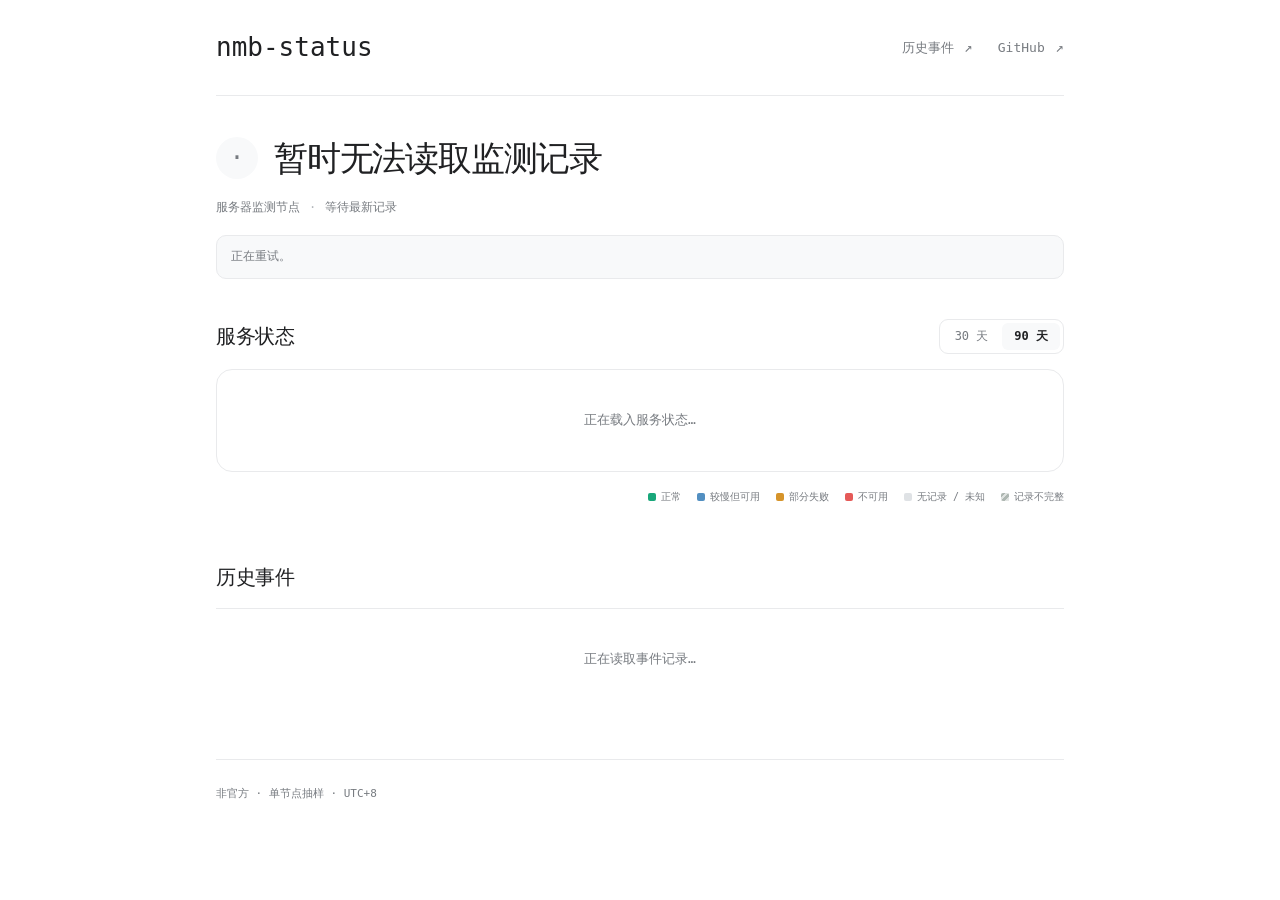
==== commit e43810d1: "Simplify status page branding and use MS Gothic" ====
--- a/index.html
+++ b/index.html
@@ -5,42 +5,38 @@
   <meta name="viewport" content="width=device-width,initial-scale=1">
   <meta name="color-scheme" content="light dark">
   <meta name="description" content="X 岛服务状态、90 天可用性记录与自动故障事件。由服务器定期监测，无需手动测试。">
-  <title>X 岛服务状态</title>
+  <title>nmb-status</title>
   <link rel="stylesheet" href="status.css">
   <script defer src="status-page.js"></script>
 </head>
 <body>
   <div class="page">
     <header class="header">
-      <a class="brand" href="/" aria-label="X 岛状态页首页"><span class="brand-mark">X</span><span>X 岛<span class="brand-label">STATUS</span></span></a>
+      <a class="brand" href="/" aria-label="nmb-status 首页">nmb-status</a>
       <nav aria-label="页面导航"><a href="#history">历史事件 <span aria-hidden="true">↗</span></a><a href="https://github.com/kakenhidesu/xdnmb-stat" target="_blank" rel="noopener noreferrer">GitHub <span aria-hidden="true">↗</span></a></nav>
     </header>
 
     <main>
       <section class="hero" aria-labelledby="headline">
-        <div class="eyebrow"><span class="live-dot"></span> 服务运行状态</div>
         <div class="headline-row"><span id="hero-icon" class="hero-icon unknown" aria-hidden="true">·</span><h1 id="headline">正在读取监测记录</h1></div>
-        <p id="summary" class="hero-description">后台探针定期运行，此页面展示已记录的结果。</p>
         <div class="meta"><span id="probe-location">服务器监测节点</span><span class="meta-dot">·</span><span id="last-updated">等待最新记录</span></div>
         <p id="load-warning" class="notice" hidden></p>
       </section>
 
       <section aria-labelledby="system-title" class="system-section">
         <div class="section-heading"><h2 id="system-title">服务状态</h2><div class="period-switch" role="group" aria-label="历史展示范围"><button type="button" data-period="30" aria-pressed="false">30 天</button><button type="button" data-period="90" aria-pressed="true" class="selected">90 天</button></div></div>
-        <div class="section-caption"><span>每个色块代表一天的记录</span><span id="interval-label">自动监测</span></div>
         <div id="components" class="components" aria-busy="true"><div class="loading-card">正在载入服务状态…</div></div>
         <div class="legend" aria-label="历史状态图例"><span><i class="operational"></i>正常</span><span><i class="slow"></i>较慢但可用</span><span><i class="degraded"></i>部分失败</span><span><i class="outage"></i>不可用</span><span><i class="unknown"></i>无记录 / 未知</span><span><i class="incomplete"></i>记录不完整</span></div>
-        <p class="footnote">可用率按可判定的记录计算，较慢但验证成功仍计为可用；未知区间不参与计算。原图完整下载超过 10 秒仅提示较慢，30 秒未完成记为未知；接口和缩略图超过 3 秒仅提示较慢。点击色块可查看当天记录。</p>
       </section>
 
       <section id="history" class="history-section" aria-labelledby="history-title">
-        <div class="section-heading"><h2 id="history-title">历史事件</h2><span id="history-count" class="subtle">自动记录故障与恢复</span></div>
+        <div class="section-heading"><h2 id="history-title">历史事件</h2><span id="history-count" class="subtle"></span></div>
         <div id="incidents" class="incidents"><div class="empty">正在读取事件记录…</div></div>
         <button id="more-incidents" class="more" type="button" hidden>查看更多事件</button>
       </section>
     </main>
 
-    <footer><div><span class="footer-brand">X 岛服务状态</span><span>非官方监测 · 北京时间（UTC+8）</span></div><p id="scope-note">结果来自单个服务器监测节点，不代表所有地区或每位用户的连接情况。图片采用抽样检测，不包含上传功能。</p><p id="record-start" class="record-start"></p></footer>
+    <footer>非官方 · 单节点抽样 · UTC+8</footer>
   </div>
 </body>
 </html>
--- a/status.css
+++ b/status.css
@@ -1,7 +1,7 @@
-:root{--bg:#fff;--text:#202123;--muted:#777b80;--line:#e9eaec;--soft:#f8f9fa;--green:#19a77a;--green-bg:#e9f7f1;--amber:#d6942a;--amber-bg:#fff6e5;--red:#e55a58;--red-bg:#fff0ee;--gray:#dfe2e5;--radius:16px;color-scheme:light dark}
-*{box-sizing:border-box}html{scroll-behavior:smooth;scroll-padding-top:24px}body{margin:0;background:var(--bg);color:var(--text);font:14px/1.6 Inter,-apple-system,BlinkMacSystemFont,"Segoe UI","PingFang SC","Microsoft YaHei",sans-serif;-webkit-font-smoothing:antialiased}button,a{-webkit-tap-highlight-color:transparent}a{color:inherit;text-decoration:none}button{font:inherit;cursor:pointer}button:focus-visible,a:focus-visible,summary:focus-visible{outline:2px solid var(--green);outline-offset:4px}[hidden]{display:none!important}.page{max-width:920px;margin:auto;padding:0 36px}.header{height:112px;display:flex;align-items:center;justify-content:space-between;border-bottom:1px solid var(--line)}.brand{display:flex;align-items:center;gap:12px;font-size:22px;font-weight:650;letter-spacing:-.6px}.brand-mark{display:grid;place-items:center;width:35px;height:35px;border:2px solid var(--text);border-radius:10px;font-size:23px;font-weight:500;line-height:1}.brand-label{font:10px/1.4 ui-monospace,SFMono-Regular,Consolas,monospace;letter-spacing:2.5px;color:var(--muted);display:block;margin-top:1px}.header nav{display:flex;gap:25px;font-size:13px;color:var(--muted)}nav a:hover{color:var(--text)}nav a span{font-size:14px;margin-left:3px}.hero{padding:58px 0 49px}.eyebrow{display:flex;align-items:center;gap:8px;font-size:12px;color:var(--muted);letter-spacing:.6px;margin-bottom:20px}.live-dot{width:6px;height:6px;border-radius:50%;background:var(--green)}.headline-row{display:flex;gap:16px;align-items:center}h1{font-size:34px;font-weight:550;letter-spacing:-1.2px;line-height:1.3;margin:0}.hero-icon{display:flex;align-items:center;justify-content:center;flex:none;width:42px;height:42px;border-radius:50%;font-size:24px;font-weight:500}.hero-icon.operational{background:var(--green-bg);color:var(--green)}.hero-icon.degraded{background:var(--amber-bg);color:var(--amber)}.hero-icon.outage{background:var(--red-bg);color:var(--red)}.hero-icon.unknown{background:var(--soft);color:var(--muted)}.hero-description{color:var(--muted);font-size:15px;margin:16px 0 18px;max-width:700px}.meta{display:flex;gap:9px;align-items:center;flex-wrap:wrap;font-size:12px;color:var(--muted)}.meta-dot{color:#b4b8bc}.notice{padding:11px 14px;margin:18px 0 0;border:1px solid var(--line);border-radius:10px;background:var(--soft);color:var(--muted);font-size:12px}.section-heading{display:flex;justify-content:space-between;align-items:center;gap:16px;margin-bottom:15px}h2{font-size:20px;letter-spacing:-.5px;font-weight:550;margin:0}.period-switch{display:flex;border:1px solid var(--line);border-radius:9px;padding:3px;gap:2px}.period-switch button{border:0;border-radius:6px;background:none;padding:4px 12px;font-size:12px;color:var(--muted)}.period-switch .selected{color:var(--text);background:var(--soft);font-weight:600}.section-caption{display:flex;justify-content:space-between;gap:12px;font-size:11px;color:var(--muted);margin-bottom:16px}.component-group{margin-bottom:20px;border:1px solid var(--line);border-radius:var(--radius);overflow:hidden}.group-title{margin:0;padding:13px 21px;background:var(--soft);border-bottom:1px solid var(--line);font-size:12px;font-weight:500;color:var(--muted);letter-spacing:.2px}.component{padding:20px 22px 17px}.component+.component{border-top:1px solid var(--line)}.component-heading{display:flex;align-items:flex-start;justify-content:space-between;gap:15px}.component-name{font-weight:550;font-size:14px;line-height:1.5}.host{font:10px/1.6 ui-monospace,SFMono-Regular,Consolas,monospace;color:var(--muted);margin-top:3px}.state-label{display:flex;gap:7px;align-items:center;flex:none;font-size:12px;padding-top:2px}.state-label:before{content:"";width:6px;height:6px;border-radius:50%;background:currentColor}.state-label.operational{color:var(--green)}.state-label.degraded{color:var(--amber)}.state-label.outage{color:var(--red)}.state-label.unknown{color:var(--muted)}.bars{display:grid;grid-template-columns:repeat(90,minmax(0,1fr));gap:3px;margin:18px 0 8px}.bars.period-30{grid-template-columns:repeat(30,minmax(0,1fr))}.day{display:block;min-width:0;height:25px;border:0;border-radius:2px;padding:0;background:var(--gray);transition:opacity .12s}.day:hover,.day:focus-visible{opacity:.7}.day.operational,.legend i.operational{background:var(--green)}.day.degraded,.legend i.degraded{background:var(--amber)}.day.outage,.legend i.outage{background:var(--red)}.day.unknown,.legend i.unknown{background:var(--gray)}.day.incomplete,.legend i.incomplete{background-image:repeating-linear-gradient(135deg,transparent 0 3px,rgba(255,255,255,.6) 3px 5px)}.legend i.incomplete{background-color:#aeb7b2}.bar-caption{display:flex;justify-content:space-between;gap:8px;font-size:10px;color:var(--muted)}.bar-caption .uptime{text-align:center}.day-detail{border:1px solid var(--line);border-radius:8px;background:var(--soft);padding:10px 12px;margin:12px 0 0;font-size:12px;color:var(--muted)}.probe-detail{margin-top:11px;font-size:11px;color:var(--muted)}.probe-detail summary{cursor:pointer;list-style:none;display:flex;justify-content:space-between;gap:10px}.probe-detail summary::-webkit-details-marker{display:none}.probe-detail summary .expand{font-size:13px}.probe-detail p{margin:9px 0 0;line-height:1.8;overflow-wrap:anywhere}.legend{display:flex;justify-content:flex-end;gap:16px;flex-wrap:wrap;margin:17px 0 10px;color:var(--muted);font-size:10px}.legend>span{display:flex;align-items:center;gap:5px}.legend i{display:inline-block;width:8px;height:8px;border-radius:2px}.footnote{color:var(--muted);font-size:11px;margin:0}.history-section{padding-top:46px;padding-bottom:50px}.subtle{font-size:11px;color:var(--muted)}.incidents{border-top:1px solid var(--line)}.incident{padding:22px 0;border-bottom:1px solid var(--line);display:grid;grid-template-columns:130px 1fr;gap:18px}.incident-time{font-size:11px;color:var(--muted);padding-top:2px}.incident-time span{display:block;margin-top:3px}.incident-top{display:flex;gap:12px;align-items:center;justify-content:space-between}.incident h3{font-size:14px;font-weight:550;margin:0}.badge{font-size:10px;border-radius:5px;padding:3px 8px;background:var(--soft);color:var(--muted);white-space:nowrap}.badge.resolved{background:var(--green-bg);color:var(--green)}.badge.active{background:var(--amber-bg);color:var(--amber)}.incident p{font-size:12px;color:var(--muted);margin:8px 0 0}.incident .resolution{font-size:11px;margin-top:9px}.empty,.loading-card{text-align:center;padding:40px 20px;color:var(--muted);font-size:13px}.empty span{display:block;font-size:11px;margin-top:7px}.loading-card{border:1px solid var(--line);border-radius:var(--radius)}.more{display:block;margin:20px auto 0;background:var(--bg);color:var(--text);border:1px solid var(--line);border-radius:9px;padding:8px 18px;font-size:12px}footer{padding:25px 0 36px;border-top:1px solid var(--line);font-size:11px;color:var(--muted)}footer>div{display:flex;justify-content:space-between;gap:16px}.footer-brand{font-weight:550;color:var(--text)}footer p{max-width:760px;margin:14px 0 0;line-height:1.8}.record-start{font-size:10px}
+:root{--font:"MS Gothic","ＭＳ ゴシック","SimSun",monospace;--bg:#fff;--text:#202123;--muted:#777b80;--line:#e9eaec;--soft:#f8f9fa;--green:#19a77a;--green-bg:#e9f7f1;--amber:#d6942a;--amber-bg:#fff6e5;--red:#e55a58;--red-bg:#fff0ee;--gray:#dfe2e5;--radius:16px;color-scheme:light dark}
+*{box-sizing:border-box}html{scroll-behavior:smooth;scroll-padding-top:24px}body{margin:0;background:var(--bg);color:var(--text);font:14px/1.6 var(--font)}button,a{-webkit-tap-highlight-color:transparent}a{color:inherit;text-decoration:none}button{font:inherit;cursor:pointer}button:focus-visible,a:focus-visible,summary:focus-visible{outline:2px solid var(--green);outline-offset:4px}[hidden]{display:none!important}.page{max-width:920px;margin:auto;padding:0 36px}.header{height:96px;display:flex;align-items:center;justify-content:space-between;border-bottom:1px solid var(--line)}.brand{font-size:26px;font-weight:400}.header nav{display:flex;gap:25px;font-size:13px;color:var(--muted)}nav a:hover{color:var(--text)}nav a span{font-size:14px;margin-left:3px}.hero{padding:40px 0}.headline-row{display:flex;gap:16px;align-items:center}h1{font-size:34px;font-weight:550;letter-spacing:-1.2px;line-height:1.3;margin:0}.hero-icon{display:flex;align-items:center;justify-content:center;flex:none;width:42px;height:42px;border-radius:50%;font-size:24px;font-weight:500}.hero-icon.operational{background:var(--green-bg);color:var(--green)}.hero-icon.degraded{background:var(--amber-bg);color:var(--amber)}.hero-icon.outage{background:var(--red-bg);color:var(--red)}.hero-icon.unknown{background:var(--soft);color:var(--muted)}.meta{margin-top:18px;display:flex;gap:9px;align-items:center;flex-wrap:wrap;font-size:12px;color:var(--muted)}.meta-dot{color:#b4b8bc}.notice{padding:11px 14px;margin:18px 0 0;border:1px solid var(--line);border-radius:10px;background:var(--soft);color:var(--muted);font-size:12px}.section-heading{display:flex;justify-content:space-between;align-items:center;gap:16px;margin-bottom:15px}h2{font-size:20px;letter-spacing:-.5px;font-weight:550;margin:0}.period-switch{display:flex;border:1px solid var(--line);border-radius:9px;padding:3px;gap:2px}.period-switch button{border:0;border-radius:6px;background:none;padding:4px 12px;font-size:12px;color:var(--muted)}.period-switch .selected{color:var(--text);background:var(--soft);font-weight:600}.component-group{margin-bottom:20px;border:1px solid var(--line);border-radius:var(--radius);overflow:hidden}.group-title{margin:0;padding:13px 21px;background:var(--soft);border-bottom:1px solid var(--line);font-size:12px;font-weight:500;color:var(--muted);letter-spacing:.2px}.component{padding:20px 22px 17px}.component+.component{border-top:1px solid var(--line)}.component-heading{display:flex;align-items:flex-start;justify-content:space-between;gap:15px}.component-name{font-weight:550;font-size:14px;line-height:1.5}.host{font:10px/1.6 var(--font);color:var(--muted);margin-top:3px}.state-label{display:flex;gap:7px;align-items:center;flex:none;font-size:12px;padding-top:2px}.state-label:before{content:"";width:6px;height:6px;border-radius:50%;background:currentColor}.state-label.operational{color:var(--green)}.state-label.degraded{color:var(--amber)}.state-label.outage{color:var(--red)}.state-label.unknown{color:var(--muted)}.bars{display:grid;grid-template-columns:repeat(90,minmax(0,1fr));gap:3px;margin:18px 0 8px}.bars.period-30{grid-template-columns:repeat(30,minmax(0,1fr))}.day{display:block;min-width:0;height:25px;border:0;border-radius:2px;padding:0;background:var(--gray);transition:opacity .12s}.day:hover,.day:focus-visible{opacity:.7}.day.operational,.legend i.operational{background:var(--green)}.day.degraded,.legend i.degraded{background:var(--amber)}.day.outage,.legend i.outage{background:var(--red)}.day.unknown,.legend i.unknown{background:var(--gray)}.day.incomplete,.legend i.incomplete{background-image:repeating-linear-gradient(135deg,transparent 0 3px,rgba(255,255,255,.6) 3px 5px)}.legend i.incomplete{background-color:#aeb7b2}.bar-caption{display:flex;justify-content:space-between;gap:8px;font-size:10px;color:var(--muted)}.bar-caption .uptime{text-align:center}.day-detail{border:1px solid var(--line);border-radius:8px;background:var(--soft);padding:10px 12px;margin:12px 0 0;font-size:12px;color:var(--muted)}.probe-detail{margin-top:11px;font-size:11px;color:var(--muted)}.probe-detail summary{cursor:pointer;list-style:none;display:flex;justify-content:space-between;gap:10px}.probe-detail summary::-webkit-details-marker{display:none}.probe-detail summary .expand{font-size:13px}.probe-detail p{margin:9px 0 0;line-height:1.8;overflow-wrap:anywhere}.legend{display:flex;justify-content:flex-end;gap:16px;flex-wrap:wrap;margin:17px 0 10px;color:var(--muted);font-size:10px}.legend>span{display:flex;align-items:center;gap:5px}.legend i{display:inline-block;width:8px;height:8px;border-radius:2px}.history-section{padding-top:46px;padding-bottom:50px}.subtle{font-size:11px;color:var(--muted)}.incidents{border-top:1px solid var(--line)}.incident{padding:22px 0;border-bottom:1px solid var(--line);display:grid;grid-template-columns:130px 1fr;gap:18px}.incident-time{font-size:11px;color:var(--muted);padding-top:2px}.incident-time span{display:block;margin-top:3px}.incident-top{display:flex;gap:12px;align-items:center;justify-content:space-between}.incident h3{font-size:14px;font-weight:550;margin:0}.badge{font-size:10px;border-radius:5px;padding:3px 8px;background:var(--soft);color:var(--muted);white-space:nowrap}.badge.resolved{background:var(--green-bg);color:var(--green)}.badge.active{background:var(--amber-bg);color:var(--amber)}.incident p{font-size:12px;color:var(--muted);margin:8px 0 0}.incident .resolution{font-size:11px;margin-top:9px}.empty,.loading-card{text-align:center;padding:40px 20px;color:var(--muted);font-size:13px}.loading-card{border:1px solid var(--line);border-radius:var(--radius)}.more{display:block;margin:20px auto 0;background:var(--bg);color:var(--text);border:1px solid var(--line);border-radius:9px;padding:8px 18px;font-size:12px}footer{padding:25px 0 36px;border-top:1px solid var(--line);font-size:11px;color:var(--muted)}
 @media(prefers-color-scheme:dark){:root{--bg:#171819;--text:#eceeef;--muted:#969ca2;--line:#303336;--soft:#202224;--green:#35bd91;--green-bg:#15382c;--amber:#d9a044;--amber-bg:#352b19;--red:#ef7770;--red-bg:#3b2222;--gray:#363b40}.day.incomplete{background-image:repeating-linear-gradient(135deg,transparent 0 3px,rgba(0,0,0,.4) 3px 5px)}}
-@media(max-width:600px){.page{padding:0 20px}.header{height:90px}.header nav{gap:16px;font-size:11px}.brand{font-size:20px}.hero{padding:37px 0}.hero-icon{width:34px;height:34px;font-size:20px}.headline-row{gap:11px}h1{font-size:26px;letter-spacing:-.7px}.hero-description{font-size:13px}.meta{font-size:10px}.component{padding:17px 14px}.group-title{padding:11px 14px}.bars{gap:2px}.day{height:23px;border-radius:1px}.legend{justify-content:flex-start;gap:11px}.incident{grid-template-columns:1fr;gap:8px}.incident-time span{display:inline;margin-left:8px}.incident-top{align-items:flex-start}.history-section{padding-top:36px}footer>div{flex-direction:column;gap:5px}.bar-caption{font-size:9px}.section-caption{font-size:10px}.footnote{font-size:10px}}
+@media(max-width:600px){.page{padding:0 20px}.header{height:90px}.header nav{gap:16px;font-size:11px}.brand{font-size:20px}.hero{padding:37px 0}.hero-icon{width:34px;height:34px;font-size:20px}.headline-row{gap:11px}h1{font-size:26px;letter-spacing:-.7px}.meta{font-size:10px}.component{padding:17px 14px}.group-title{padding:11px 14px}.bars{gap:2px}.day{height:23px;border-radius:1px}.legend{justify-content:flex-start;gap:11px}.incident{grid-template-columns:1fr;gap:8px}.incident-time span{display:inline;margin-left:8px}.incident-top{align-items:flex-start}.history-section{padding-top:36px}.bar-caption{font-size:9px}}
 .hero-icon.slow{background:#edf5fc;color:#357fbc}.state-label.slow{color:#357fbc}.day.slow,.legend i.slow{background:#528fc1}
 @media(prefers-color-scheme:dark){.hero-icon.slow{background:#1a3042;color:#80b5df}.state-label.slow{color:#80b5df}}
 @media(prefers-reduced-motion:reduce){html{scroll-behavior:auto}.day{transition:none}}
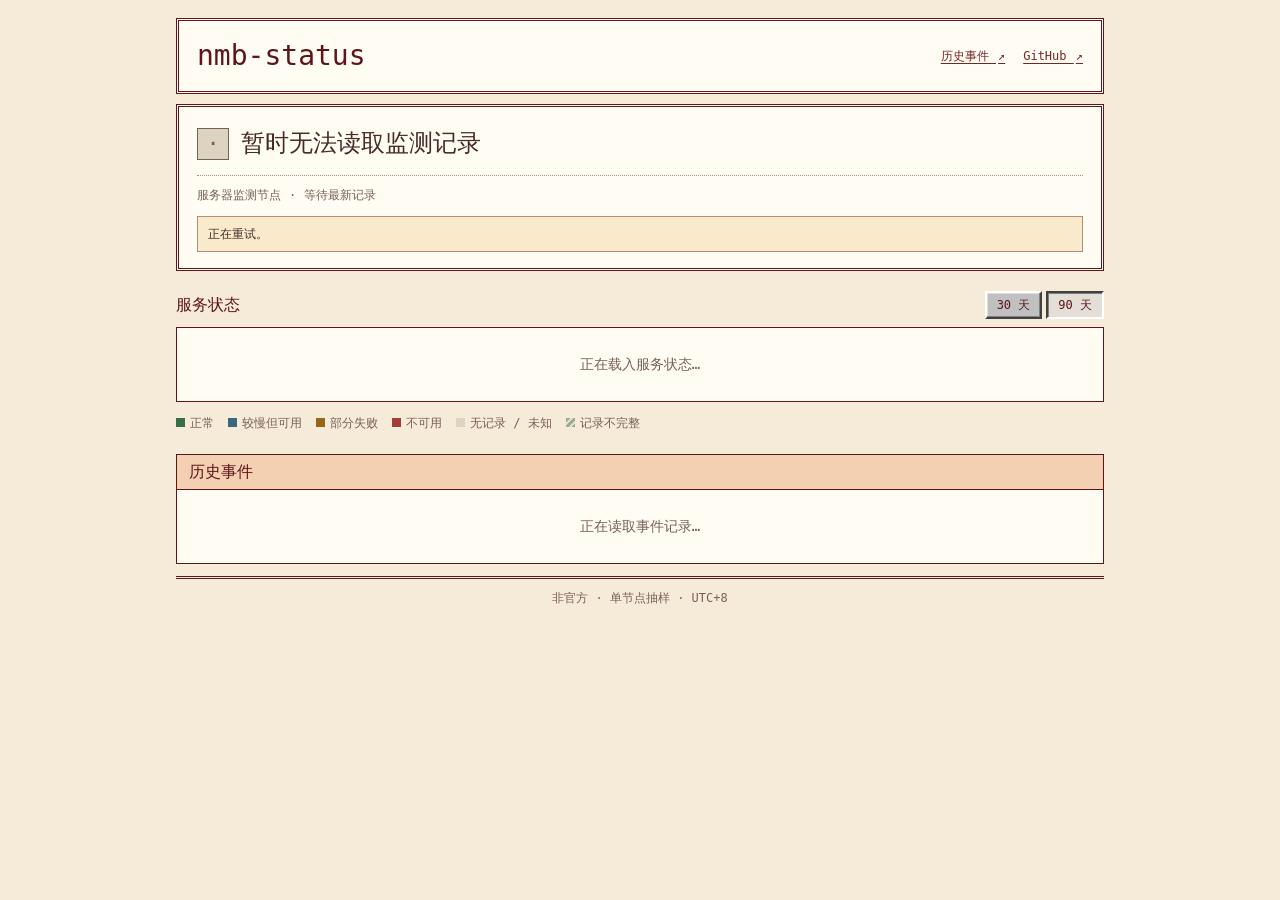
==== commit 98bf20b1: "Match kusotech styling and bundle a mobile Gothic fallback" ====
--- a/index.html
+++ b/index.html
@@ -3,7 +3,8 @@
 <head>
   <meta charset="utf-8">
   <meta name="viewport" content="width=device-width,initial-scale=1">
-  <meta name="color-scheme" content="light dark">
+  <meta name="color-scheme" content="light">
+  <meta name="theme-color" content="#782525">
   <meta name="description" content="X 岛服务状态、90 天可用性记录与自动故障事件。由服务器定期监测，无需手动测试。">
   <title>nmb-status</title>
   <link rel="stylesheet" href="status.css">
--- a/status.css
+++ b/status.css
@@ -1,7 +1,13 @@
-:root{--font:"MS Gothic","ＭＳ ゴシック","SimSun",monospace;--bg:#fff;--text:#202123;--muted:#777b80;--line:#e9eaec;--soft:#f8f9fa;--green:#19a77a;--green-bg:#e9f7f1;--amber:#d6942a;--amber-bg:#fff6e5;--red:#e55a58;--red-bg:#fff0ee;--gray:#dfe2e5;--radius:16px;color-scheme:light dark}
-*{box-sizing:border-box}html{scroll-behavior:smooth;scroll-padding-top:24px}body{margin:0;background:var(--bg);color:var(--text);font:14px/1.6 var(--font)}button,a{-webkit-tap-highlight-color:transparent}a{color:inherit;text-decoration:none}button{font:inherit;cursor:pointer}button:focus-visible,a:focus-visible,summary:focus-visible{outline:2px solid var(--green);outline-offset:4px}[hidden]{display:none!important}.page{max-width:920px;margin:auto;padding:0 36px}.header{height:96px;display:flex;align-items:center;justify-content:space-between;border-bottom:1px solid var(--line)}.brand{font-size:26px;font-weight:400}.header nav{display:flex;gap:25px;font-size:13px;color:var(--muted)}nav a:hover{color:var(--text)}nav a span{font-size:14px;margin-left:3px}.hero{padding:40px 0}.headline-row{display:flex;gap:16px;align-items:center}h1{font-size:34px;font-weight:550;letter-spacing:-1.2px;line-height:1.3;margin:0}.hero-icon{display:flex;align-items:center;justify-content:center;flex:none;width:42px;height:42px;border-radius:50%;font-size:24px;font-weight:500}.hero-icon.operational{background:var(--green-bg);color:var(--green)}.hero-icon.degraded{background:var(--amber-bg);color:var(--amber)}.hero-icon.outage{background:var(--red-bg);color:var(--red)}.hero-icon.unknown{background:var(--soft);color:var(--muted)}.meta{margin-top:18px;display:flex;gap:9px;align-items:center;flex-wrap:wrap;font-size:12px;color:var(--muted)}.meta-dot{color:#b4b8bc}.notice{padding:11px 14px;margin:18px 0 0;border:1px solid var(--line);border-radius:10px;background:var(--soft);color:var(--muted);font-size:12px}.section-heading{display:flex;justify-content:space-between;align-items:center;gap:16px;margin-bottom:15px}h2{font-size:20px;letter-spacing:-.5px;font-weight:550;margin:0}.period-switch{display:flex;border:1px solid var(--line);border-radius:9px;padding:3px;gap:2px}.period-switch button{border:0;border-radius:6px;background:none;padding:4px 12px;font-size:12px;color:var(--muted)}.period-switch .selected{color:var(--text);background:var(--soft);font-weight:600}.component-group{margin-bottom:20px;border:1px solid var(--line);border-radius:var(--radius);overflow:hidden}.group-title{margin:0;padding:13px 21px;background:var(--soft);border-bottom:1px solid var(--line);font-size:12px;font-weight:500;color:var(--muted);letter-spacing:.2px}.component{padding:20px 22px 17px}.component+.component{border-top:1px solid var(--line)}.component-heading{display:flex;align-items:flex-start;justify-content:space-between;gap:15px}.component-name{font-weight:550;font-size:14px;line-height:1.5}.host{font:10px/1.6 var(--font);color:var(--muted);margin-top:3px}.state-label{display:flex;gap:7px;align-items:center;flex:none;font-size:12px;padding-top:2px}.state-label:before{content:"";width:6px;height:6px;border-radius:50%;background:currentColor}.state-label.operational{color:var(--green)}.state-label.degraded{color:var(--amber)}.state-label.outage{color:var(--red)}.state-label.unknown{color:var(--muted)}.bars{display:grid;grid-template-columns:repeat(90,minmax(0,1fr));gap:3px;margin:18px 0 8px}.bars.period-30{grid-template-columns:repeat(30,minmax(0,1fr))}.day{display:block;min-width:0;height:25px;border:0;border-radius:2px;padding:0;background:var(--gray);transition:opacity .12s}.day:hover,.day:focus-visible{opacity:.7}.day.operational,.legend i.operational{background:var(--green)}.day.degraded,.legend i.degraded{background:var(--amber)}.day.outage,.legend i.outage{background:var(--red)}.day.unknown,.legend i.unknown{background:var(--gray)}.day.incomplete,.legend i.incomplete{background-image:repeating-linear-gradient(135deg,transparent 0 3px,rgba(255,255,255,.6) 3px 5px)}.legend i.incomplete{background-color:#aeb7b2}.bar-caption{display:flex;justify-content:space-between;gap:8px;font-size:10px;color:var(--muted)}.bar-caption .uptime{text-align:center}.day-detail{border:1px solid var(--line);border-radius:8px;background:var(--soft);padding:10px 12px;margin:12px 0 0;font-size:12px;color:var(--muted)}.probe-detail{margin-top:11px;font-size:11px;color:var(--muted)}.probe-detail summary{cursor:pointer;list-style:none;display:flex;justify-content:space-between;gap:10px}.probe-detail summary::-webkit-details-marker{display:none}.probe-detail summary .expand{font-size:13px}.probe-detail p{margin:9px 0 0;line-height:1.8;overflow-wrap:anywhere}.legend{display:flex;justify-content:flex-end;gap:16px;flex-wrap:wrap;margin:17px 0 10px;color:var(--muted);font-size:10px}.legend>span{display:flex;align-items:center;gap:5px}.legend i{display:inline-block;width:8px;height:8px;border-radius:2px}.history-section{padding-top:46px;padding-bottom:50px}.subtle{font-size:11px;color:var(--muted)}.incidents{border-top:1px solid var(--line)}.incident{padding:22px 0;border-bottom:1px solid var(--line);display:grid;grid-template-columns:130px 1fr;gap:18px}.incident-time{font-size:11px;color:var(--muted);padding-top:2px}.incident-time span{display:block;margin-top:3px}.incident-top{display:flex;gap:12px;align-items:center;justify-content:space-between}.incident h3{font-size:14px;font-weight:550;margin:0}.badge{font-size:10px;border-radius:5px;padding:3px 8px;background:var(--soft);color:var(--muted);white-space:nowrap}.badge.resolved{background:var(--green-bg);color:var(--green)}.badge.active{background:var(--amber-bg);color:var(--amber)}.incident p{font-size:12px;color:var(--muted);margin:8px 0 0}.incident .resolution{font-size:11px;margin-top:9px}.empty,.loading-card{text-align:center;padding:40px 20px;color:var(--muted);font-size:13px}.loading-card{border:1px solid var(--line);border-radius:var(--radius)}.more{display:block;margin:20px auto 0;background:var(--bg);color:var(--text);border:1px solid var(--line);border-radius:9px;padding:8px 18px;font-size:12px}footer{padding:25px 0 36px;border-top:1px solid var(--line);font-size:11px;color:var(--muted)}
-@media(prefers-color-scheme:dark){:root{--bg:#171819;--text:#eceeef;--muted:#969ca2;--line:#303336;--soft:#202224;--green:#35bd91;--green-bg:#15382c;--amber:#d9a044;--amber-bg:#352b19;--red:#ef7770;--red-bg:#3b2222;--gray:#363b40}.day.incomplete{background-image:repeating-linear-gradient(135deg,transparent 0 3px,rgba(0,0,0,.4) 3px 5px)}}
-@media(max-width:600px){.page{padding:0 20px}.header{height:90px}.header nav{gap:16px;font-size:11px}.brand{font-size:20px}.hero{padding:37px 0}.hero-icon{width:34px;height:34px;font-size:20px}.headline-row{gap:11px}h1{font-size:26px;letter-spacing:-.7px}.meta{font-size:10px}.component{padding:17px 14px}.group-title{padding:11px 14px}.bars{gap:2px}.day{height:23px;border-radius:1px}.legend{justify-content:flex-start;gap:11px}.incident{grid-template-columns:1fr;gap:8px}.incident-time span{display:inline;margin-left:8px}.incident-top{align-items:flex-start}.history-section{padding-top:36px}.bar-caption{font-size:9px}}
-.hero-icon.slow{background:#edf5fc;color:#357fbc}.state-label.slow{color:#357fbc}.day.slow,.legend i.slow{background:#528fc1}
-@media(prefers-color-scheme:dark){.hero-icon.slow{background:#1a3042;color:#80b5df}.state-label.slow{color:#80b5df}}
-@media(prefers-reduced-motion:reduce){html{scroll-behavior:auto}.day{transition:none}}
+@import url("assets/fonts/fonts.css");
+/* Palette and classic controls from the kusotech homepage. */
+:root{--font:"MS Gothic","ＭＳ ゴシック","Nmb Gothic",monospace;--ink:#472b29;--wine:#782525;--wine-dark:#5d151b;--peach:#f4d0b3;--paper:#fffdf3;--line:#b78c77;--muted:#786057;--green:#386c4a;--green-bg:#e9efdf;--blue:#396782;--blue-bg:#e6edf0;--amber:#956518;--amber-bg:#f8eacb;--red:#a23d37;--red-bg:#f5e0d4;--gray:#ddd3c1;color-scheme:light}
+*{box-sizing:border-box}html{scroll-behavior:smooth;scroll-padding-top:18px}body{margin:0;color:var(--ink);background:#f6ead9;font:14px/1.5 var(--font)}a{color:var(--wine);text-underline-offset:3px}a:hover{color:#b0482f}button{font:inherit;cursor:pointer}button,a{-webkit-tap-highlight-color:transparent}button:focus-visible,a:focus-visible,summary:focus-visible{outline:2px dashed var(--wine);outline-offset:3px}[hidden]{display:none!important}
+.page{max-width:960px;margin:18px auto 0;padding:0 16px}.header{display:flex;align-items:center;justify-content:space-between;flex-wrap:wrap;gap:12px;min-height:76px;padding:14px 18px;border:3px double var(--wine-dark);background:var(--paper)}.brand{font-size:28px;font-weight:400;line-height:1.2;text-decoration:none;color:var(--wine-dark)}.header nav{display:flex;flex-wrap:wrap;gap:18px;font-size:12px}.header nav a span{margin-left:2px}
+.hero{margin:10px 0 20px;padding:20px 18px 16px;border:3px double var(--wine-dark);background:var(--paper)}.headline-row{display:flex;gap:12px;align-items:center}h1{font-size:24px;font-weight:400;line-height:1.4;margin:0}.hero-icon{display:flex;align-items:center;justify-content:center;flex:none;width:32px;height:32px;border:1px solid currentColor;font-size:22px}.hero-icon.operational{background:var(--green-bg);color:var(--green)}.hero-icon.slow{background:var(--blue-bg);color:var(--blue)}.hero-icon.degraded{background:var(--amber-bg);color:var(--amber)}.hero-icon.outage{background:var(--red-bg);color:var(--red)}.hero-icon.unknown{background:var(--gray);color:var(--muted)}.meta{margin-top:14px;padding-top:10px;border-top:1px dotted var(--line);display:flex;gap:8px;flex-wrap:wrap;font-size:12px;color:var(--muted)}.notice{padding:8px 10px;margin:12px 0 0;border:1px solid var(--line);background:var(--amber-bg);font-size:12px;overflow-wrap:anywhere}
+.section-heading{display:flex;justify-content:space-between;align-items:center;gap:12px;margin-bottom:8px}h2{font-size:16px;font-weight:400;margin:0;color:var(--wine-dark)}.period-switch{display:flex;gap:4px}.period-switch button,.more{border:2px solid;border-color:#fff #404040 #404040 #fff;border-radius:0;background:#c0c0c0;color:var(--wine-dark);box-shadow:inset -1px -1px #808080,inset 1px 1px #dfdfdf;font-size:12px;line-height:1.2;padding:5px 10px;min-height:28px}.period-switch button:hover,.more:hover{background:#d0d0d0}.period-switch .selected,.period-switch button:active,.more:active{border-color:#404040 #fff #fff #404040;box-shadow:inset 1px 1px #808080;background:#e3dfd7}
+.component-group{margin-bottom:10px;border:1px solid var(--wine-dark);background:var(--paper)}.group-title{margin:0;padding:5px 12px;background:var(--peach);border-bottom:1px solid var(--wine-dark);font-size:14px;font-weight:400;color:var(--wine-dark)}.component{padding:14px 16px 12px;min-width:0}.component+.component{border-top:1px dotted var(--line)}.component-heading{display:flex;align-items:flex-start;justify-content:space-between;gap:12px}.component-heading>div:first-child{min-width:0}.component-name{font-weight:400;font-size:16px;line-height:1.4}.host{font:12px/1.5 var(--font);color:var(--muted);margin-top:3px;overflow-wrap:anywhere}.state-label{display:flex;gap:6px;align-items:center;flex:none;font-size:12px;padding-top:2px}.state-label:before{content:"";width:6px;height:6px;background:currentColor}.state-label.operational{color:var(--green)}.state-label.slow{color:var(--blue)}.state-label.degraded{color:var(--amber)}.state-label.outage{color:var(--red)}.state-label.unknown{color:var(--muted)}
+.bars{display:grid;grid-template-columns:repeat(90,minmax(0,1fr));gap:3px;margin:14px 0 6px}.bars.period-30{grid-template-columns:repeat(30,minmax(0,1fr))}.day{display:block;min-width:0;height:23px;border:0;border-radius:0;padding:0;background:var(--gray)}.day:hover,.day:focus-visible{outline:1px solid var(--wine-dark);outline-offset:1px}.day.operational,.legend i.operational{background:var(--green)}.day.slow,.legend i.slow{background:var(--blue)}.day.degraded,.legend i.degraded{background:var(--amber)}.day.outage,.legend i.outage{background:var(--red)}.day.unknown,.legend i.unknown{background:var(--gray)}.day.incomplete,.legend i.incomplete{background-image:repeating-linear-gradient(135deg,transparent 0 3px,rgba(255,253,243,.65) 3px 5px)}.legend i.incomplete{background-color:#9eaa93}.bar-caption{display:flex;justify-content:space-between;gap:8px;font-size:11px;color:var(--muted)}.bar-caption .uptime{text-align:center}.day-detail{border:1px solid var(--line);background:#f6ead9;padding:8px 10px;margin:10px 0 0;font-size:12px;overflow-wrap:anywhere}
+.probe-detail{margin-top:10px;font-size:12px;color:var(--muted)}.probe-detail summary{cursor:pointer;list-style:none;display:flex;justify-content:space-between;gap:10px}.probe-detail summary::-webkit-details-marker{display:none}.probe-detail summary .expand{color:var(--wine)}.probe-detail p{margin:8px 0 0;line-height:1.7;overflow-wrap:anywhere}.legend{display:flex;gap:14px;flex-wrap:wrap;margin:12px 0 0;color:var(--muted);font-size:12px}.legend>span{display:flex;align-items:center;gap:5px}.legend i{display:inline-block;width:9px;height:9px}
+.history-section{margin:22px 0 12px;border:1px solid var(--wine-dark);background:var(--paper)}.history-section>.section-heading{margin:0;padding:5px 12px;background:var(--peach);border-bottom:1px solid var(--wine-dark)}.subtle{font-size:12px;color:var(--muted)}.incident{padding:14px 16px;display:grid;grid-template-columns:130px minmax(0,1fr);gap:16px}.incident+.incident{border-top:1px dotted var(--line)}.incident-time{font-size:12px;color:var(--muted)}.incident-time span{display:block;margin-top:3px}.incident-top{display:flex;gap:10px;align-items:center;justify-content:space-between}.incident h3{font-size:14px;font-weight:400;margin:0}.badge{font-size:11px;border:1px solid currentColor;padding:1px 6px;color:var(--muted);white-space:nowrap}.badge.resolved{background:var(--green-bg);color:var(--green)}.badge.active{background:var(--amber-bg);color:var(--amber)}.incident p{font-size:12px;color:var(--muted);margin:8px 0 0;overflow-wrap:anywhere}.incident .resolution{margin-top:6px}.empty,.loading-card{text-align:center;padding:26px 14px;color:var(--muted);font-size:14px}.loading-card{border:1px solid var(--wine-dark);background:var(--paper)}.more{display:block;margin:10px auto 14px}footer{padding:10px 0 18px;border-top:3px double var(--wine-dark);font-size:12px;color:var(--muted);text-align:center}
+@media(max-width:600px){.page{margin-top:10px;padding:0 10px}.header{padding:12px;min-height:65px}.brand{font-size:24px}.header nav{gap:12px}.hero{padding:16px 12px 12px;margin-bottom:16px}h1{font-size:20px}.headline-row{gap:10px}.hero-icon{width:28px;height:28px;font-size:20px}.meta{display:grid;gap:4px}.meta-dot{display:none}.component{padding:12px 10px 10px}.group-title{padding:5px 10px}.component-heading{flex-wrap:wrap;gap:6px 12px}.bars{gap:1px}.legend{gap:7px 12px}.bar-caption{font-size:10px;flex-wrap:wrap}.incident{padding:12px 10px;grid-template-columns:minmax(0,1fr);gap:6px}.incident-time span{display:inline;margin-left:8px}.incident-top{align-items:flex-start}}
+@media(prefers-reduced-motion:reduce){html{scroll-behavior:auto}}
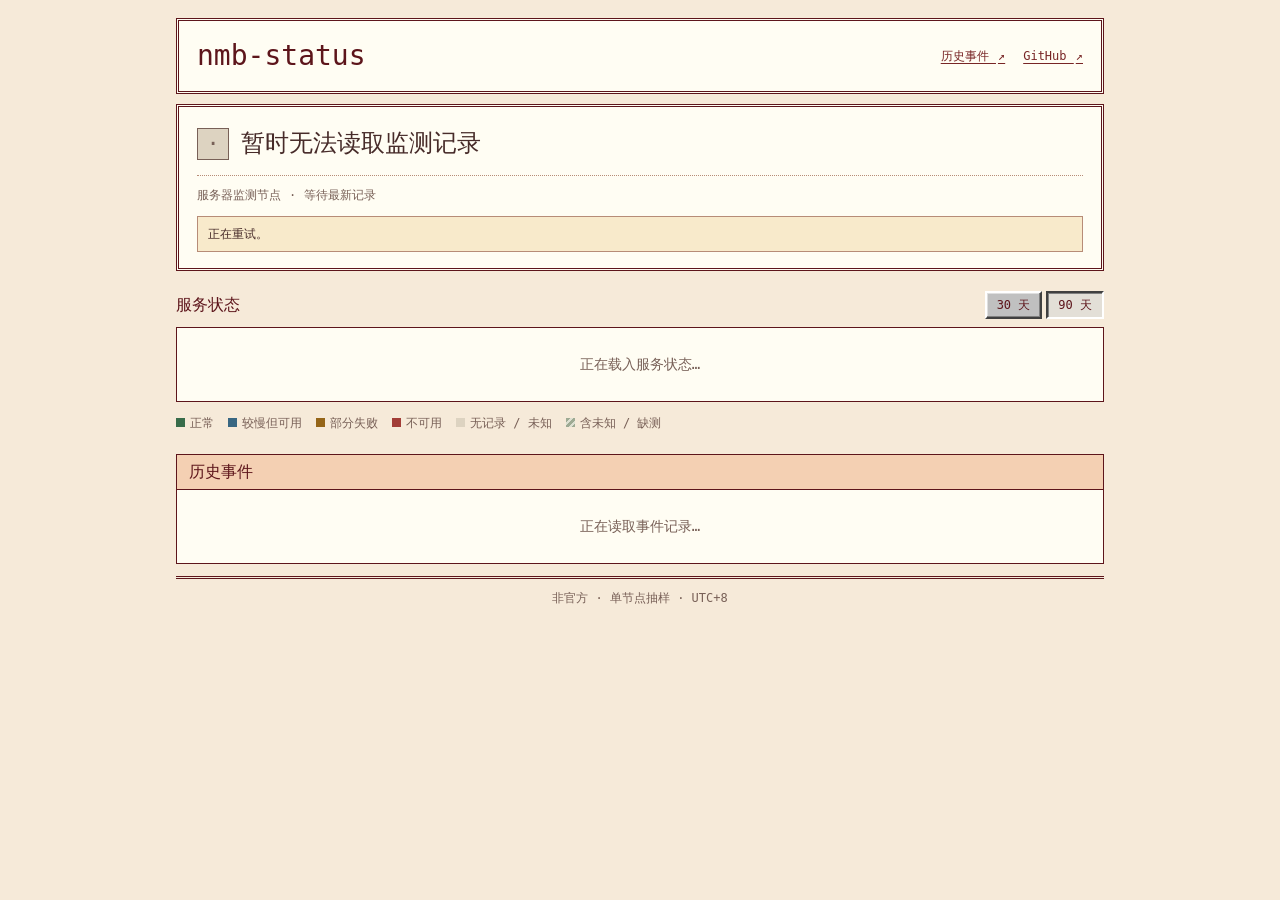
==== commit 168145c5: "Preserve confirmed daily status when some samples are unknown" ====
--- a/index.html
+++ b/index.html
@@ -27,7 +27,7 @@
       <section aria-labelledby="system-title" class="system-section">
         <div class="section-heading"><h2 id="system-title">服务状态</h2><div class="period-switch" role="group" aria-label="历史展示范围"><button type="button" data-period="30" aria-pressed="false">30 天</button><button type="button" data-period="90" aria-pressed="true" class="selected">90 天</button></div></div>
         <div id="components" class="components" aria-busy="true"><div class="loading-card">正在载入服务状态…</div></div>
-        <div class="legend" aria-label="历史状态图例"><span><i class="operational"></i>正常</span><span><i class="slow"></i>较慢但可用</span><span><i class="degraded"></i>部分失败</span><span><i class="outage"></i>不可用</span><span><i class="unknown"></i>无记录 / 未知</span><span><i class="incomplete"></i>记录不完整</span></div>
+        <div class="legend" aria-label="历史状态图例"><span><i class="operational"></i>正常</span><span><i class="slow"></i>较慢但可用</span><span><i class="degraded"></i>部分失败</span><span><i class="outage"></i>不可用</span><span><i class="unknown"></i>无记录 / 未知</span><span><i class="incomplete"></i>含未知 / 缺测</span></div>
       </section>
 
       <section id="history" class="history-section" aria-labelledby="history-title">
